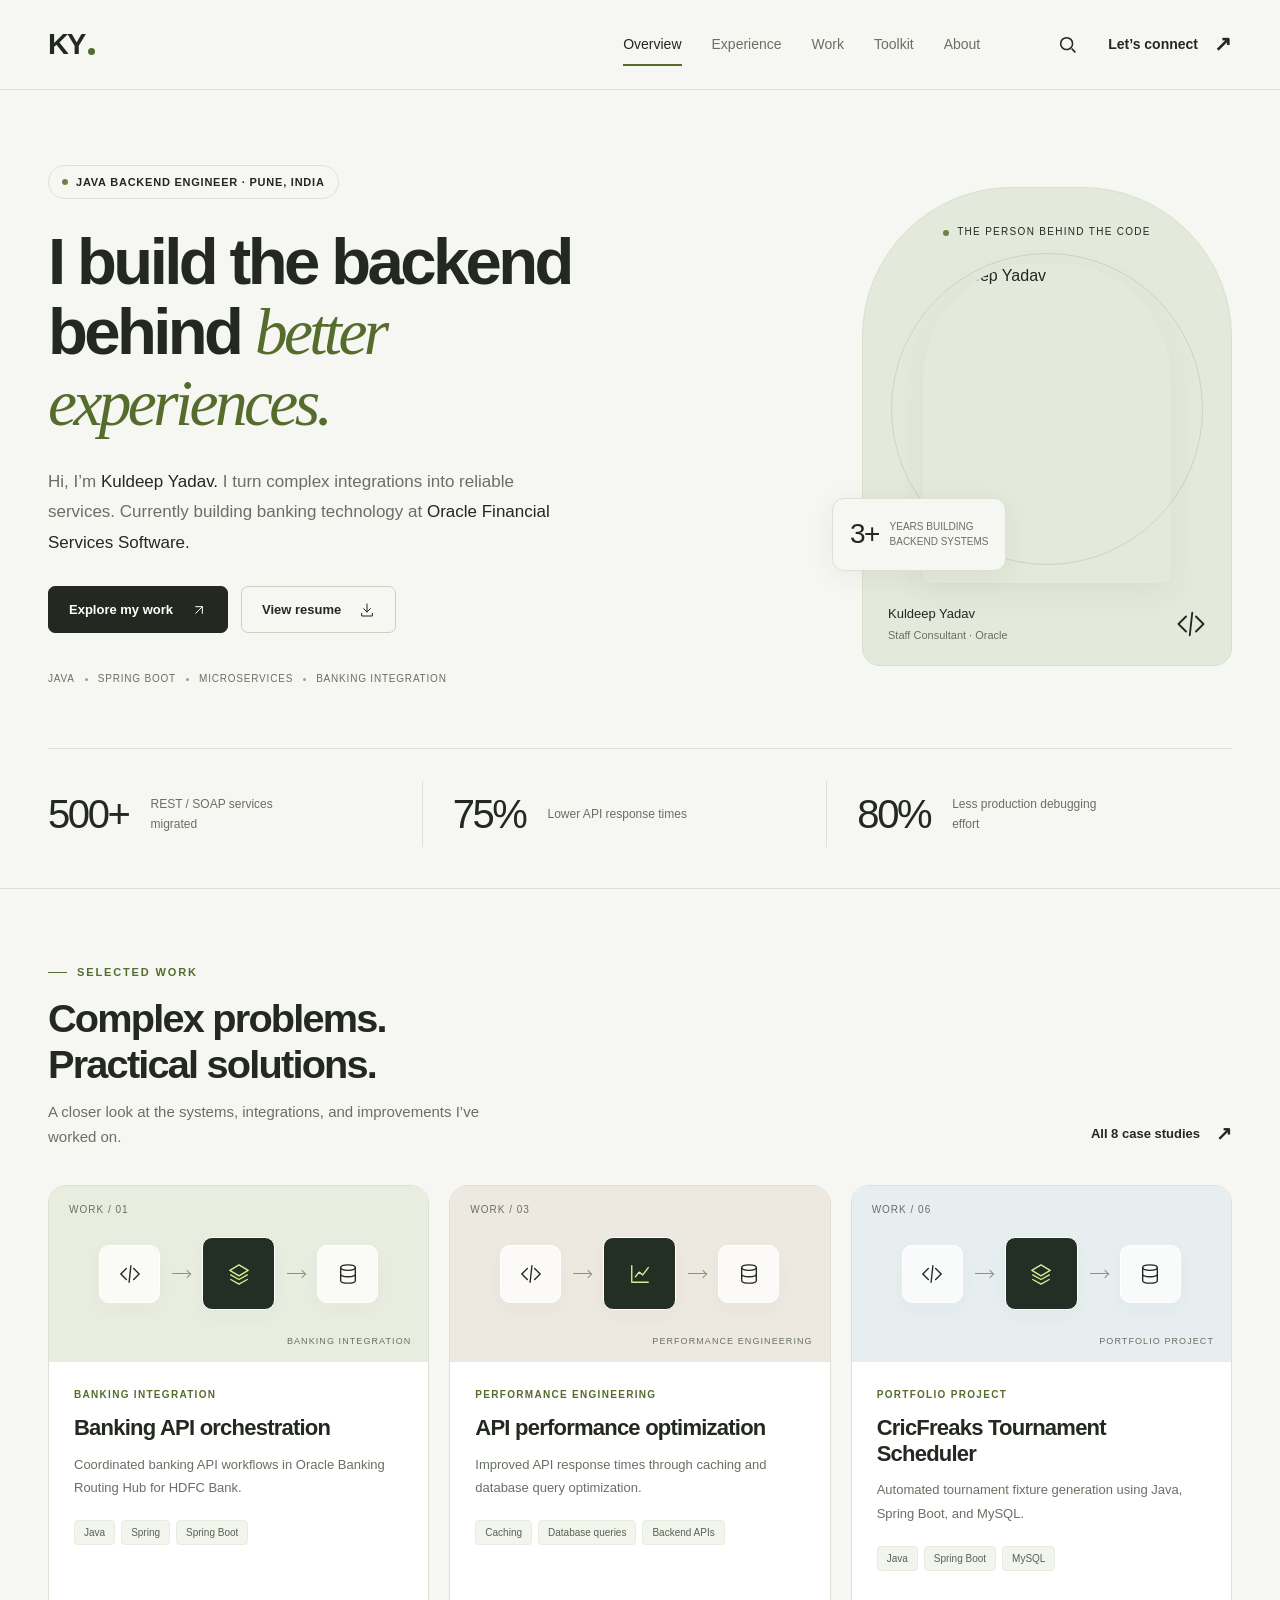
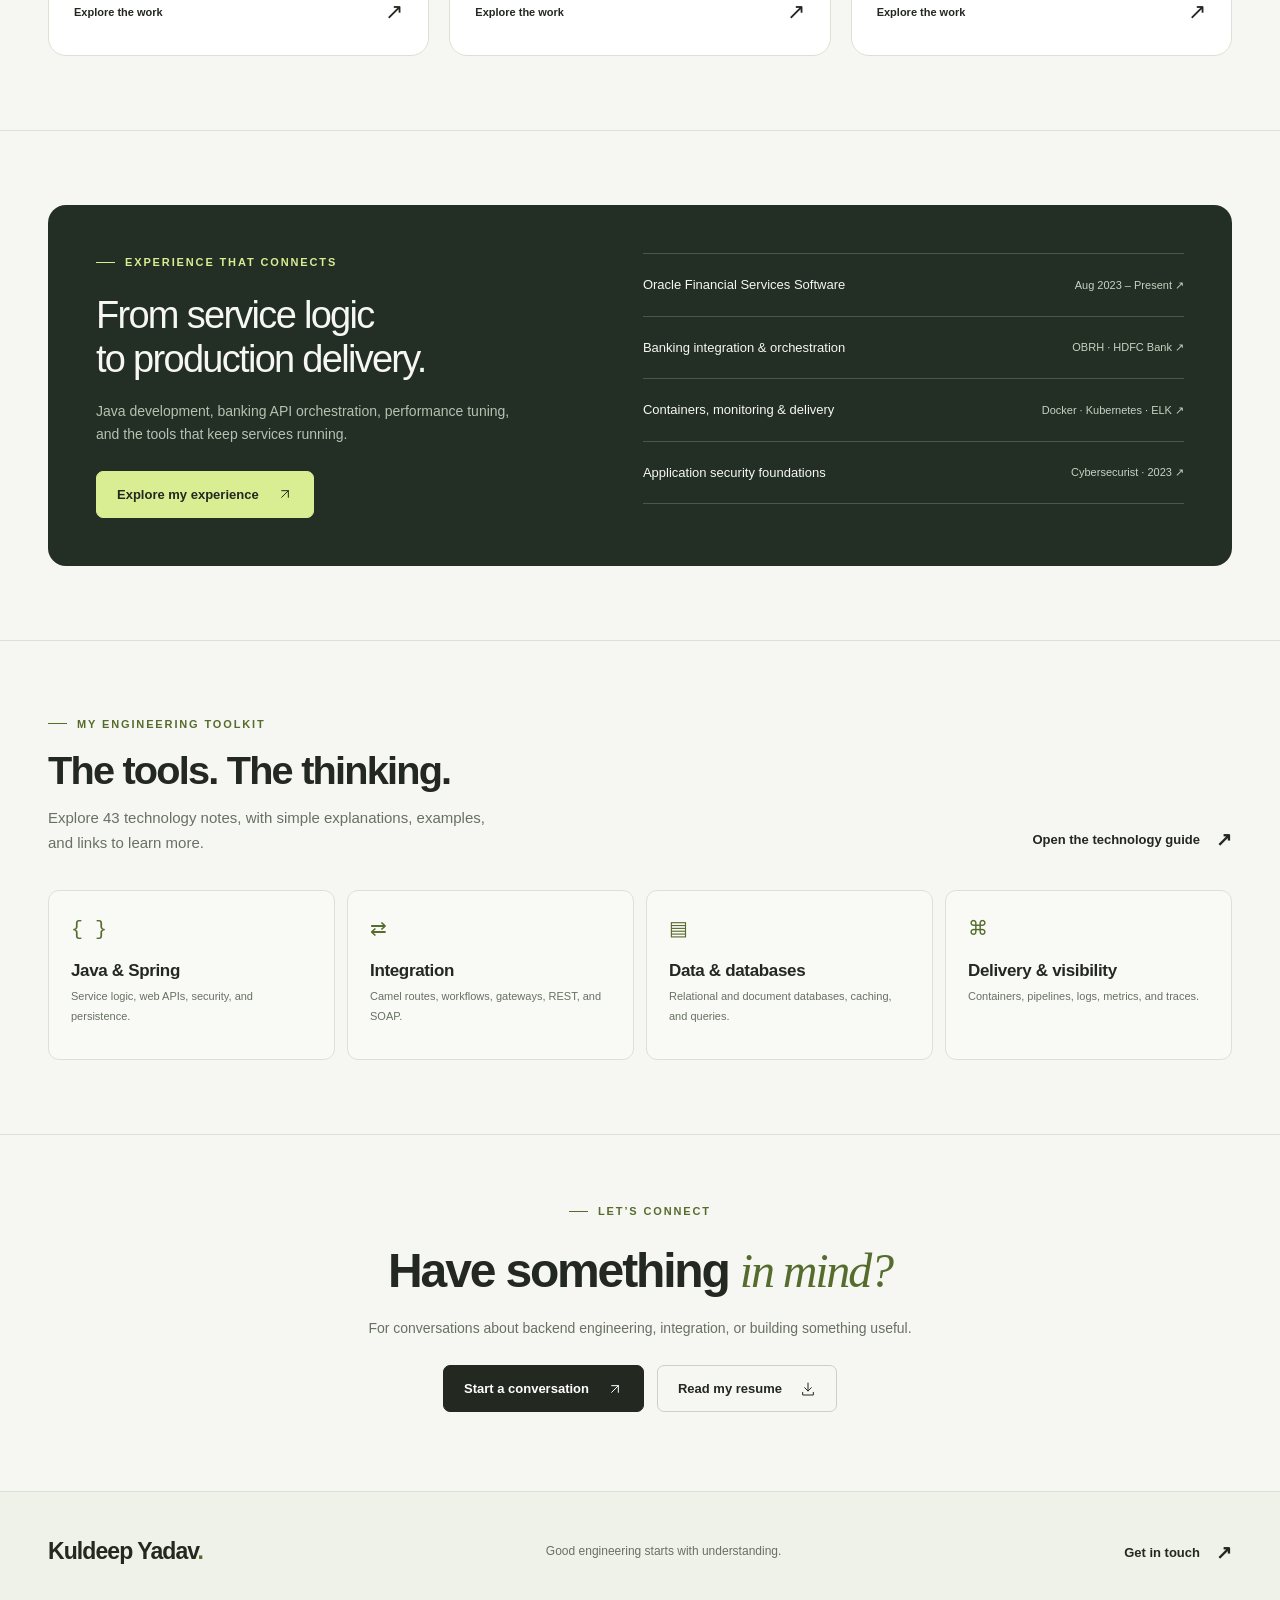
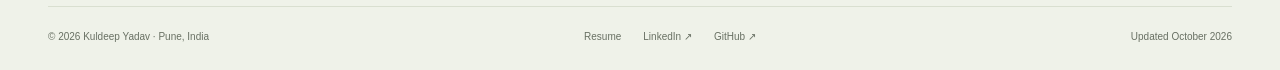
==== index.html @ 44cf256a "Publish portfolio pages and technology guide" ====
<!doctype html>
<html lang="en"><head><meta charset="utf-8"><meta name="viewport" content="width=device-width,initial-scale=1">
<meta name="theme-color" content="#f6f7f2"><title>Kuldeep Yadav | Java Backend Engineer</title><meta name="description" content="Java backend engineer at Oracle Financial Services Software. Explore banking integrations, projects, expertise, and career details.">
<meta property="og:title" content="Kuldeep Yadav | Java Backend Engineer"><meta property="og:description" content="Java backend engineer at Oracle Financial Services Software. Explore banking integrations, projects, expertise, and career details."><meta property="og:type" content="website">
<link rel="icon" type="image/svg+xml" href="favicon.svg"><link rel="stylesheet" href="styles.css"><script src="data.js" defer></script><script src="app.js" defer></script>
</head><body data-page="home"><a class="skip" href="#main">Skip to content</a>
<header class="header"><div class="container header-inner"><a class="brand" href="index.html" aria-label="Kuldeep Yadav home">KY<span class="brand-dot"></span></a>
<nav id="navigation" aria-label="Main navigation"><a href="index.html" aria-current="page">Overview</a><a href="experience.html">Experience</a><a href="projects.html">Work</a><a href="technologies.html">Toolkit</a><a href="about.html">About</a></nav><div class="header-actions"><button class="search-open icon-button" aria-label="Search portfolio" title="Search portfolio ( / )"><svg viewBox="0 0 24 24" fill="none" stroke="currentColor" stroke-width="1.7" aria-hidden="true"><circle cx="10.5" cy="10.5" r="6.5"/><path d="m16 16 4 4"/></svg></button><a class="connect-link" href="contact.html">Let’s connect <span aria-hidden="true">↗</span></a><button class="menu-button icon-button" aria-label="Open navigation" aria-controls="navigation" aria-expanded="false"><span></span><span></span></button></div></div></header>
<main id="main" tabindex="-1"><div class="container loading">Loading portfolio…</div></main>
<footer class="footer"><div class="container"><div class="footer-top"><a href="index.html" class="footer-name">Kuldeep Yadav<span>.</span></a><p>Good engineering starts with understanding.</p><a href="contact.html" class="text-link">Get in touch <span aria-hidden="true">↗</span></a></div><div class="footer-bottom"><span>© 2026 Kuldeep Yadav · Pune, India</span><div><a href="resume.html">Resume</a><a href="https://www.linkedin.com/in/kuldeep-yadav-8aa972233/" target="_blank" rel="noopener noreferrer">LinkedIn ↗</a><a href="https://github.com/yadavkuldeep1017" target="_blank" rel="noopener noreferrer">GitHub ↗</a></div><span>Updated October 2026</span></div></div></footer>
<dialog id="search-dialog" aria-labelledby="search-title"><div class="search-heading"><h2 id="search-title">Find something</h2><button class="icon-button close-search" aria-label="Close search">×</button></div><label class="sr-only" for="global-search">Search work, technologies, and pages</label><input type="search" id="global-search" placeholder="Try Spring Boot, banking, or education…" autocomplete="off"><p class="search-hint">Search work, technologies, and pages. Press Esc to close.</p><div id="search-results"></div></dialog><div class="toast" role="status" aria-live="polite"></div>
<noscript><p class="container">Enable JavaScript to explore the portfolio. You can also <a href="assets/Kuldeep-Yadav-Resume.pdf">read the original resume</a> or <a href="mailto:yadavkuldeep1017@gmail.com">send an email</a>.</p></noscript>
</body></html>
---- styles.css ----
:root{--paper:#f6f7f2;--white:#fff;--ink:#232820;--muted:#687063;--line:#dde1d5;--lime:#d9ed92;--olive:#566c2d;--soft:#eaf0df;--dark:#232e25;--radius:18px;--sans:"Segoe UI",Arial,sans-serif;--serif:Georgia,"Times New Roman",serif}
*{box-sizing:border-box}html{scroll-behavior:smooth;scroll-padding-top:100px}body{margin:0;background:var(--paper);color:var(--ink);font-family:var(--sans);font-size:16px;line-height:1.65;-webkit-font-smoothing:antialiased}a{color:inherit;text-decoration:none}a,button,input,select{touch-action:manipulation}button,input,select{font:inherit}button{cursor:pointer}button:disabled{cursor:default}button,a,input,summary,select{outline-offset:5px}a:focus-visible,button:focus-visible,input:focus-visible,summary:focus-visible,select:focus-visible{outline:2px solid var(--olive)}img{max-width:100%;display:block}svg{width:22px;height:22px;flex-shrink:0}p{margin:0 0 1rem}h1,h2,h3,h4{line-height:1.16;letter-spacing:-.045em;margin:0;font-weight:600}h1{font-size:clamp(44px,5.1vw,72px)}h2{font-size:clamp(32px,3.1vw,44px)}h3{font-size:24px}h4{font-size:19px}ul{padding-left:21px}li{padding:4px 0}li::marker{color:var(--olive)}.container{max-width:1240px;width:calc(100% - 96px);margin:auto}.skip{position:fixed;top:-100px;left:12px;background:var(--ink);color:white;padding:12px;z-index:100}.skip:focus{top:10px}.sr-only{position:absolute;width:1px;height:1px;padding:0;margin:-1px;overflow:hidden;clip:rect(0,0,0,0);white-space:nowrap;border:0}.header{position:sticky;top:0;z-index:20;background:rgba(246,247,242,.96);backdrop-filter:blur(14px);border-bottom:1px solid var(--line)}.header-inner{display:flex;align-items:center;justify-content:space-between;height:89px;gap:28px}.brand{font-size:29px;font-weight:750;letter-spacing:-2px;display:flex;align-items:center;gap:4px;line-height:1}.brand-dot{width:7px;height:7px;display:inline-block;border-radius:50%;background:var(--olive);margin-top:14px}.header nav{display:flex;gap:30px;margin-left:auto;margin-right:42px}.header nav a{font-size:14px;color:var(--muted);padding:10px 0;position:relative}.header nav a:hover,.header nav a[aria-current]{color:var(--ink)}.header nav a[aria-current]::after{content:"";position:absolute;bottom:0;left:0;right:0;height:2px;background:var(--olive)}.header-actions{display:flex;align-items:center;gap:22px}.icon-button{border:0;background:none;color:var(--ink);width:36px;height:36px;display:inline-flex;align-items:center;justify-content:center;padding:6px}.connect-link{font-size:14px;font-weight:600;white-space:nowrap;display:flex;gap:16px;align-items:center}.connect-link span{font-size:21px}.menu-button{display:none;flex-direction:column;gap:6px}.menu-button span{height:2px;background:var(--ink);width:22px}.eyebrow{font-size:11px;letter-spacing:.17em;font-weight:650;text-transform:uppercase;color:var(--olive);display:flex;gap:10px;align-items:center;margin-bottom:22px}.eyebrow::before{content:"";width:19px;height:1px;background:currentColor}.pill{display:inline-flex;align-items:center;gap:8px;border:1px solid var(--line);border-radius:100px;padding:7px 13px;font-size:11px;letter-spacing:.07em;font-weight:600}.dot{width:6px;height:6px;border-radius:50%;background:#6d8344;display:inline-block}.hero{padding:75px 0 60px;display:grid;grid-template-columns:1.4fr 1fr;gap:70px;align-items:center}.hero .pill{margin-bottom:28px}.hero h1{font-size:clamp(47px,5.1vw,73px);max-width:690px;line-height:1.07;letter-spacing:-.055em}.hero h1 em{font-family:var(--serif);font-weight:400;color:var(--olive)}.hero-copy{color:var(--muted);font-size:17px;line-height:1.8;max-width:535px;margin:28px 0 28px}.hero-copy strong{color:var(--ink);font-weight:500}.buttons{display:flex;align-items:center;gap:13px;flex-wrap:wrap}.button{border-radius:7px;padding:12px 20px;font-size:13px;font-weight:600;display:inline-flex;align-items:center;justify-content:center;gap:18px;border:1px solid var(--ink);background:var(--ink);color:white;transition:transform .2s,background .2s;min-height:47px;line-height:1.5}.button:hover{background:#3a4636;transform:translateY(-2px)}.button.secondary{background:transparent;color:var(--ink);border-color:#cbd1c2}.button.secondary:hover{background:var(--soft)}.button.lime{background:var(--lime);color:var(--ink);border-color:var(--lime)}.button svg{width:16px;height:16px}.hero-stack{display:flex;align-items:center;gap:10px;font-size:10px;letter-spacing:.08em;color:var(--muted);margin-top:38px;flex-wrap:wrap}.hero-stack i{width:3px;height:3px;border-radius:50%;background:#98a28b}.portrait-wrap{position:relative;justify-self:end;width:100%;max-width:370px}.portrait-card{background:#e4eadb;border-radius:150px 150px 18px 18px;position:relative;overflow:hidden;padding-top:36px;display:flex;flex-direction:column;align-items:center;border:1px solid #d7dfcd}.portrait-card::before{content:"";position:absolute;width:310px;height:310px;border:1px solid rgba(76,105,44,.17);border-radius:50%;top:65px;left:50%;transform:translateX(-50%)}.portrait-top{font-size:10px;letter-spacing:.13em;z-index:1;display:flex;align-items:center;gap:8px;margin-bottom:22px}.portrait-card img{width:248px;height:320px;object-fit:cover;border-radius:115px 115px 8px 8px;position:relative;filter:saturate(.8);box-shadow:0 9px 30px #35482a12}.portrait-caption{width:100%;display:flex;justify-content:space-between;align-items:center;padding:20px 25px;position:relative;font-size:13px}.portrait-caption small{display:block;font-size:11px;color:var(--muted);margin-top:2px}.portrait-caption svg{width:30px;height:30px}.portrait-float{position:absolute;left:-30px;bottom:95px;background:var(--paper);box-shadow:0 5px 28px #27351c10;border:1px solid var(--line);border-radius:12px;padding:12px 17px;display:flex;align-items:center;gap:11px}.portrait-float b{font-size:28px;letter-spacing:-.06em;font-weight:500}.portrait-float span{font-size:10px;line-height:1.5;color:var(--muted)}.section{padding:74px 0;border-top:1px solid var(--line)}.section-head{display:flex;align-items:flex-end;justify-content:space-between;gap:30px;margin-bottom:35px}.section-head .eyebrow{margin-bottom:14px}.section-head p{color:var(--muted);max-width:440px;font-size:15px;margin:13px 0 0}.text-link{display:inline-flex;align-items:center;gap:16px;font-size:13px;font-weight:600;white-space:nowrap}.text-link:hover{color:var(--olive)}.text-link span{font-size:19px}.impact-strip{display:grid;grid-template-columns:repeat(3,1fr);border-top:1px solid var(--line);padding:32px 0 41px;gap:30px}.impact{border-right:1px solid var(--line);display:grid;grid-template-columns:auto 1fr;gap:22px;align-items:center}.impact:last-child{border:0}.impact strong{font-size:40px;font-weight:500;letter-spacing:-.06em}.impact span{font-size:12px;max-width:155px;line-height:1.7;color:var(--muted)}.grid-3{display:grid;grid-template-columns:repeat(3,1fr);gap:20px}.work-card{background:white;border:1px solid var(--line);border-radius:var(--radius);overflow:hidden;display:flex;flex-direction:column;transition:transform .2s,box-shadow .2s}.work-card:hover{transform:translateY(-5px);box-shadow:0 14px 36px #232e2509}.work-art{height:176px;padding:27px;position:relative;overflow:hidden;display:flex;align-items:center;justify-content:center;background:#e9eddf}.work-art.blue{background:#e6eef0}.work-art.sand{background:#eee9e0}.work-art.lavender{background:#edebf2}.work-art.mint{background:#e2eee8}.work-art.rose{background:#f0e7e1}.work-art .art-num{position:absolute;left:20px;top:16px;font-size:10px;letter-spacing:.1em;color:#687063}.architecture{display:flex;align-items:center;gap:12px}.arch-box{background:#ffffffc4;border:1px solid #fff;border-radius:10px;width:61px;height:58px;display:flex;align-items:center;justify-content:center;box-shadow:0 6px 18px #34432b08}.arch-box.focus{background:var(--dark);color:var(--lime);width:73px;height:73px}.arch-line{width:18px;height:1px;background:#89947a;position:relative}.arch-line::after{content:"";position:absolute;right:0;top:-2px;width:5px;height:5px;border-top:1px solid #89947a;border-right:1px solid #89947a;transform:rotate(45deg)}.art-type{position:absolute;bottom:13px;right:17px;font-size:9px;letter-spacing:.12em;color:#687063}.card-body{padding:25px;display:flex;flex-direction:column;flex:1}.kicker{font-size:10px;letter-spacing:.13em;text-transform:uppercase;color:var(--olive);font-weight:600}.card-body h3{font-size:22px;letter-spacing:-.035em;margin:12px 0}.card-body p{font-size:13px;color:var(--muted);line-height:1.8;margin-bottom:21px}.tags{display:flex;flex-wrap:wrap;gap:6px}.tag{font-size:10px;padding:4px 9px;border-radius:4px;background:#f2f4ee;color:#59624f;border:1px solid #e8ecdf;line-height:1.5}.card-bottom{margin-top:auto;padding-top:23px;display:flex;justify-content:space-between;align-items:center;font-size:11px;font-weight:600}.card-bottom span:last-child{font-size:22px;font-weight:400}.feature-band{background:var(--dark);color:var(--paper);padding:48px;border-radius:var(--radius);display:grid;grid-template-columns:1fr 1.1fr;gap:55px}.feature-band .eyebrow{color:var(--lime)}.feature-band h2{font-size:38px;font-weight:450;max-width:390px}.feature-band p{color:#b7c1b2;font-size:14px;margin:18px 0 25px;max-width:430px}.feature-lines{border-top:1px solid #4b5748}.feature-line{display:flex;justify-content:space-between;align-items:center;gap:20px;padding:20px 0;border-bottom:1px solid #4b5748}.feature-line strong{font-size:13px;font-weight:450}.feature-line span{font-size:11px;color:#c8d2c2}.tool-preview{display:grid;grid-template-columns:repeat(4,1fr);gap:12px}.tool-block{border:1px solid var(--line);border-radius:11px;padding:22px;background:#f9faf5;display:flex;flex-direction:column;min-height:170px}.tool-block .tool-symbol{font-family:monospace;font-size:20px;color:var(--olive);margin-bottom:15px}.tool-block h3{font-size:17px;letter-spacing:-.02em;margin-bottom:6px}.tool-block p{font-size:11px;line-height:1.8;color:var(--muted);margin:0}.tool-block:hover{background:var(--soft)}.cta{padding:67px 0 79px;text-align:center;border-top:1px solid var(--line)}.cta .eyebrow{justify-content:center}.cta h2{font-size:48px}.cta h2 em{font-family:var(--serif);font-weight:400;color:var(--olive)}.cta p{color:var(--muted);font-size:14px;margin:19px auto 25px}.cta .buttons{justify-content:center}.footer{border-top:1px solid var(--line);background:#eff2e9;padding:41px 0 24px}.footer-top{display:flex;align-items:center;justify-content:space-between;gap:30px;padding-bottom:35px}.footer-name{font-size:23px;font-weight:600;letter-spacing:-.04em}.footer-name span{color:var(--olive)}.footer-top p{font-size:12px;color:var(--muted);margin:0}.footer-bottom{border-top:1px solid #d9dfd0;padding-top:22px;font-size:10px;color:var(--muted);display:flex;justify-content:space-between;align-items:center;gap:20px}.footer-bottom>div{display:flex;gap:22px}.footer a:hover{color:var(--olive)}.page-intro{padding:66px 0 43px;border-bottom:1px solid var(--line)}.page-intro h1{max-width:880px}.page-intro h1 em{font-family:var(--serif);font-weight:400;color:var(--olive)}.page-intro p{max-width:670px;margin:23px 0 0;font-size:16px;color:var(--muted);line-height:1.85}.page-intro .intro-meta{font-size:11px;display:flex;gap:20px;flex-wrap:wrap;margin-top:25px}.page-content{padding:47px 0 74px}.breadcrumb{font-size:12px;color:var(--muted);display:flex;gap:9px;flex-wrap:wrap;margin-bottom:30px}.breadcrumb a:hover{text-decoration:underline}.filters{display:flex;align-items:center;justify-content:space-between;gap:20px;margin-bottom:28px;flex-wrap:wrap}.filter-pills{display:flex;gap:7px;flex-wrap:wrap}.filter-button{background:transparent;border:1px solid var(--line);padding:7px 13px;border-radius:100px;font-size:11px;color:var(--muted)}.filter-button.active{background:var(--ink);color:white;border-color:var(--ink)}.filter-button:hover{border-color:var(--olive)}.field{border:1px solid #ccd3c3;background:var(--white);border-radius:7px;padding:11px 14px;max-width:100%;color:var(--ink);font-size:13px}.search-field{width:260px}.results-label{font-size:11px;color:var(--muted);margin:0 0 24px}.empty{padding:40px;text-align:center;border:1px dashed #c6d0b7;border-radius:12px;grid-column:1/-1;color:var(--muted)}.note{font-size:12px;line-height:1.8;color:var(--muted);padding:16px 20px;background:#edf1e6;border-left:2px solid #a7b88c;border-radius:0 8px 8px 0;margin:25px 0}.detail-layout{display:grid;grid-template-columns:1fr 300px;gap:64px}.detail-section{margin-bottom:38px}.detail-section h2{font-size:28px;margin-bottom:19px}.detail-section p,.detail-section li{font-size:15px;color:#596151;line-height:1.9}.detail-section h3{font-size:21px;margin-bottom:15px}.aside-card{border:1px solid var(--line);border-radius:12px;background:white;padding:25px;position:sticky;top:114px;align-self:start}.aside-card h3{font-size:19px;margin-bottom:19px}.aside-card .row{padding:15px 0;border-bottom:1px solid var(--line)}.aside-card .row:first-of-type{padding-top:0}.aside-card .row:last-of-type{border:0}.aside-card dt{font-size:10px;color:var(--muted);text-transform:uppercase;letter-spacing:.08em;margin-bottom:7px}.aside-card dd{margin:0;font-size:13px}.aside-card .button{margin-top:16px;width:100%}.result-panel{display:flex;gap:24px;align-items:center;background:var(--dark);border-radius:12px;color:white;padding:26px;margin-bottom:33px}.result-panel strong{font-size:45px;color:var(--lime);font-weight:500;letter-spacing:-.05em;white-space:nowrap}.result-panel p{margin:0;color:#d1dbca;font-size:13px}.timeline{position:relative;padding-left:32px;border-left:1px solid #cbd5bc;margin-left:8px}.role{position:relative;padding-bottom:36px}.role::before{content:"";position:absolute;left:-38px;top:8px;width:11px;height:11px;background:var(--olive);border:3px solid var(--paper);border-radius:50%;box-shadow:0 0 0 1px #afbf98}.role .dates{font-size:11px;letter-spacing:.05em;color:var(--olive);margin-bottom:8px}.role h3{font-size:23px;margin:6px 0 10px}.role .company{font-size:13px;color:var(--muted);margin-bottom:14px}.role .role-copy{font-size:14px;line-height:1.9;color:#596151}.role li{font-size:14px;color:#596151;line-height:1.9}.subheading{display:flex;justify-content:space-between;align-items:center;margin:10px 0 25px;gap:20px}.subheading h2{font-size:31px}.subheading span{font-size:11px;color:var(--muted)}.achievement-grid{display:grid;grid-template-columns:1fr 1fr;gap:16px}.info-card{border:1px solid var(--line);padding:26px;border-radius:13px;background:white}.info-card .kicker{margin-bottom:15px}.info-card h3{font-size:21px;letter-spacing:-.025em;margin-bottom:12px}.info-card p{font-size:13px;line-height:1.8;color:var(--muted);margin:0}.education{border-top:1px solid var(--line);padding:27px 0;display:grid;grid-template-columns:120px 1fr;gap:25px}.education>span{font-size:12px;color:var(--olive)}.education h3{font-size:23px;margin-bottom:10px}.education p{color:var(--muted);font-size:13px;margin:5px 0}.tool-grid{display:grid;grid-template-columns:repeat(3,1fr);gap:15px}.technology-card{border:1px solid var(--line);background:white;border-radius:12px;padding:23px;display:flex;flex-direction:column;transition:background .2s}.technology-card:hover{background:#f1f5e9}.technology-card .tool-top{display:flex;justify-content:space-between;align-items:center;margin-bottom:18px}.technology-card .tool-initial{height:35px;width:40px;background:var(--soft);color:var(--olive);display:flex;justify-content:center;align-items:center;border-radius:7px;font-size:13px;font-family:monospace}.technology-card .tool-top>span:last-child{font-size:10px;color:var(--muted)}.technology-card h3{font-size:20px;margin-bottom:13px;letter-spacing:-.03em}.technology-card p{font-size:12px;line-height:1.85;color:var(--muted);margin-bottom:22px}.technology-card .read-more{font-size:11px;font-weight:600;margin-top:auto;display:flex;justify-content:space-between}.concepts{display:grid;gap:12px;list-style:none;padding:0}.concepts li{background:white;border:1px solid var(--line);border-radius:8px;padding:14px 18px;font-size:14px}.example{border:1px solid var(--line);background:#edf1e7;padding:23px;border-radius:10px;font-size:14px;line-height:1.9;white-space:pre-line}.example-label{font-size:10px;letter-spacing:.12em;text-transform:uppercase;font-weight:600;color:var(--olive);margin-bottom:12px}.contact-layout{display:grid;grid-template-columns:1.1fr 1fr;gap:60px}.contact-card{background:var(--dark);color:var(--paper);border-radius:17px;padding:37px}.contact-card h2{font-size:34px;margin-bottom:15px}.contact-card p{font-size:14px;color:#bdc9b5;line-height:1.85}.contact-email{display:block;font-size:clamp(14px,1.6vw,21px);letter-spacing:-.02em;overflow-wrap:anywhere;margin:28px 0;color:var(--lime)}.contact-card .button.secondary{color:white;border-color:#6a785f}.contact-card .button.secondary:hover{background:#354130}.contact-small{margin-top:27px;font-size:12px;color:#c1ccb9;display:grid;gap:8px}.social-row{border-bottom:1px solid var(--line);display:flex;justify-content:space-between;align-items:center;gap:20px;padding:25px 0}.social-row:first-child{padding-top:4px}.social-row h3{font-size:25px;margin-bottom:7px}.social-row p{font-size:12px;color:var(--muted);margin:0}.social-row>span{font-size:27px}.social-row:hover h3{color:var(--olive)}.resume-actions{display:flex;justify-content:space-between;gap:20px;align-items:center;margin-bottom:25px}.resume-actions p{font-size:13px;color:var(--muted);margin:0}.resume-frame{width:100%;height:1050px;border:1px solid var(--line);border-radius:12px;background:#e5e8de}.about-top{display:grid;grid-template-columns:1.3fr 1fr;gap:65px;margin-bottom:48px}.about-top p{color:var(--muted);font-size:16px;line-height:1.9}.about-top h2{margin-bottom:22px;font-size:34px}.about-facts{background:#e9efdf;padding:28px;border-radius:13px}.about-facts dl{margin:0}.about-facts .fact{padding:12px 0;border-bottom:1px solid #d4ddc6}.about-facts .fact:last-child{border:0}.about-facts dt{font-size:10px;letter-spacing:.1em;text-transform:uppercase;color:var(--muted);margin-bottom:5px}.about-facts dd{margin:0;font-size:14px}.section-space{margin-top:56px}.loading{padding:100px 0;min-height:60vh;color:var(--muted)}dialog{border:1px solid var(--line);border-radius:16px;background:var(--paper);width:650px;max-width:calc(100% - 30px);padding:28px;color:var(--ink);max-height:80vh;box-shadow:0 30px 120px #12200c40}dialog::backdrop{background:#15201070;backdrop-filter:blur(5px)}.search-heading{display:flex;align-items:center;justify-content:space-between;margin-bottom:20px}.search-heading h2{font-size:26px}.close-search{font-size:26px}#global-search{width:100%;background:white;border:1px solid #bbc8a9;border-radius:7px;padding:13px;font-size:14px}.search-hint{font-size:11px;color:var(--muted);margin:12px 0 18px}.search-result{display:block;padding:13px 9px;border-top:1px solid var(--line);border-radius:5px}.search-result:hover{background:var(--soft)}.search-result small{font-size:9px;color:var(--olive);text-transform:uppercase;letter-spacing:.1em}.search-result strong{display:block;font-size:15px;font-weight:500;margin-top:2px}.toast{visibility:hidden;opacity:0;position:fixed;bottom:24px;left:50%;transform:translateX(-50%) translateY(100px);background:var(--ink);color:white;z-index:60;border-radius:8px;padding:12px 22px;font-size:13px;transition:transform .2s;box-shadow:0 8px 30px #0002}.toast.visible{visibility:visible;opacity:1;transform:translateX(-50%) translateY(0)}.print-button{background:none;border:0;font-size:12px;font-weight:600;color:var(--olive);padding:0}.prose-width{max-width:820px}.line-list{list-style:none;padding:0;margin:0}.line-list li{padding:14px 0;border-bottom:1px solid var(--line);font-size:14px;color:var(--muted)}.line-list li:first-child{padding-top:0}.supporting-line{font-size:11px;color:var(--muted);margin-top:20px}.work-title{display:flex;justify-content:space-between;gap:24px;align-items:center}.work-title span{font-size:12px;color:var(--muted)}
@media(min-width:1440px){.hero{padding-top:85px;padding-bottom:75px}.hero h1{font-size:78px}.portrait-wrap{max-width:395px}}
@media(max-width:1050px){.container{width:calc(100% - 64px)}.header nav{gap:21px;margin-right:12px}.header-actions{gap:12px}.hero{gap:40px;grid-template-columns:1.25fr 1fr}.hero h1{font-size:57px}.hero-copy{font-size:15px}.portrait-float{left:-18px}.impact{gap:15px}.impact strong{font-size:34px}.impact span{font-size:11px}.detail-layout{gap:35px;grid-template-columns:1fr 260px}.card-body{padding:21px}.architecture{gap:6px}.arch-box{width:50px}.arch-line{width:10px}.feature-band{padding:35px;gap:30px}.tool-preview{grid-template-columns:repeat(2,1fr)}}
@media(max-width:800px){.container{width:calc(100% - 40px)}.header-inner{height:73px}.header nav{position:absolute;top:73px;left:0;right:0;background:var(--paper);border-bottom:1px solid var(--line);padding:20px;display:none;flex-direction:column;gap:8px;margin:0}.header nav.open{display:flex}.header nav a{padding:10px}.header nav a[aria-current]::after{left:10px;right:auto;width:25px}.menu-button{display:flex}.header-actions{gap:15px}.connect-link{font-size:12px}.hero{padding:43px 0 37px;gap:26px;grid-template-columns:1.1fr .8fr}.hero h1{font-size:44px}.hero .pill{font-size:9px;margin-bottom:22px}.hero-copy{font-size:14px;margin:20px 0}.hero .button{padding:11px 14px;font-size:12px;gap:10px}.portrait-card{padding-top:26px;border-radius:110px 110px 15px 15px}.portrait-card img{width:200px;height:258px}.portrait-top{font-size:8px}.portrait-caption{padding:16px;font-size:12px}.portrait-caption small{font-size:9px}.portrait-float{bottom:79px;padding:8px 10px;gap:8px}.portrait-float b{font-size:24px}.portrait-float span{font-size:8px}.hero-stack{font-size:8px;margin-top:27px}.impact-strip{gap:18px;padding:25px 0}.impact{display:block}.impact strong{display:block;margin-bottom:7px}.impact span{display:block}.section{padding:48px 0}.section-head{align-items:flex-start;gap:22px}.section-head h2{font-size:31px}.grid-3{grid-template-columns:repeat(2,1fr)}.grid-3 .work-card:last-child:nth-child(3){grid-column:1/-1;display:grid;grid-template-columns:1fr 1fr}.work-art{height:165px}.grid-3 .work-card:last-child:nth-child(3) .work-art{height:auto;min-height:240px}.feature-band{grid-template-columns:1fr;padding:32px;gap:15px}.feature-band h2{font-size:34px;max-width:100%}.feature-band p{max-width:100%}.tool-grid{grid-template-columns:repeat(2,1fr)}.detail-layout{grid-template-columns:1fr;gap:15px}.aside-card{position:static}.contact-layout,.about-top{grid-template-columns:1fr;gap:30px}.page-intro{padding:45px 0 33px}.page-intro h1{font-size:48px}.page-content{padding:33px 0 50px}.footer-top p{display:none}.footer-bottom{flex-wrap:wrap;font-size:10px}.footer-bottom>span:last-child{display:none}.cta{padding:48px 0}.cta h2{font-size:39px}.resume-frame{height:800px}.note{font-size:11px}.contact-email{font-size:22px}}
@media(max-width:550px){.container{width:calc(100% - 36px)}.header-inner{height:69px}.header nav{top:69px}.brand{font-size:26px}.header-actions{gap:10px}.connect-link{gap:8px}.hero{display:flex;flex-direction:column;align-items:stretch;gap:40px;padding-top:35px}.hero h1{font-size:51px;max-width:420px}.hero-copy{font-size:15px;max-width:390px}.hero .pill{font-size:9px}.hero .buttons{gap:10px}.hero .button{font-size:12px;padding:12px 16px}.hero-stack{font-size:9px;margin-top:26px}.portrait-wrap{width:100%;max-width:330px;align-self:center}.portrait-card{border-radius:130px 130px 15px 15px;padding-top:30px}.portrait-card img{width:220px;height:284px}.portrait-top{font-size:9px}.portrait-caption{padding:17px 22px}.portrait-float{left:-7px;bottom:90px;padding:11px 14px}.portrait-float b{font-size:27px}.portrait-float span{font-size:9px}.impact-strip{gap:12px;padding:28px 0 31px}.impact{padding-right:8px}.impact strong{font-size:30px}.impact span{font-size:10px;line-height:1.65}.section-head{flex-direction:column;gap:17px;margin-bottom:25px}.section-head h2{font-size:32px}.section-head p{font-size:13px}.eyebrow{font-size:10px;margin-bottom:16px}.grid-3{grid-template-columns:1fr;gap:20px}.grid-3 .work-card:last-child:nth-child(3){display:flex;grid-column:auto}.grid-3 .work-card:last-child:nth-child(3) .work-art{height:176px;min-height:0}.work-art{height:176px}.architecture{gap:12px}.arch-box{width:61px}.arch-line{width:18px}.card-body{padding:24px}.card-body h3{font-size:24px}.card-body p{font-size:13px}.feature-band{padding:27px 23px}.feature-band h2{font-size:31px}.feature-line{align-items:flex-start;gap:18px}.feature-line strong{font-size:12px}.feature-line span{font-size:10px;text-align:right}.tool-preview{gap:10px}.tool-block{padding:18px;min-height:167px}.tool-block h3{font-size:16px}.tool-block p{font-size:10px}.cta h2{font-size:34px}.cta p{max-width:310px}.footer{padding-top:30px}.footer-top{gap:15px;padding-bottom:26px}.footer-name{font-size:21px}.footer-top .text-link{font-size:11px;gap:9px}.footer-bottom{display:block}.footer-bottom>div{margin-top:15px;gap:24px}.page-intro h1{font-size:41px}.page-intro p{font-size:14px;margin-top:20px}.page-intro .intro-meta{font-size:10px;gap:12px}.tool-grid,.achievement-grid{grid-template-columns:1fr}.filters{align-items:stretch;gap:16px}.search-field{width:100%}.filter-pills{gap:6px}.filter-button{font-size:10px;padding:6px 11px}.technology-card{padding:22px}.technology-card p{font-size:13px}.detail-section p,.detail-section li{font-size:14px}.result-panel{padding:22px;gap:17px}.result-panel strong{font-size:36px}.result-panel p{font-size:12px}.education{grid-template-columns:1fr;gap:9px}.education h3{font-size:23px}.contact-card{padding:27px}.contact-email{font-size:18px}.contact-card h2{font-size:31px}.resume-actions{align-items:flex-start;flex-direction:column}.resume-frame{height:600px}.timeline{padding-left:24px}.role::before{left:-30px}.role h3{font-size:21px}.subheading{align-items:flex-start;flex-direction:column;gap:8px}.subheading h2{font-size:29px}.tool-grid .technology-card .tool-top{margin-bottom:12px}.work-title{display:block}.work-title span{display:block;margin-top:12px}dialog{padding:21px}.search-heading h2{font-size:24px}}
@media(prefers-reduced-motion:reduce){html{scroll-behavior:auto}*,*::before,*::after{transition:none!important;animation:none!important}}
@media print{.header,.footer,.cta,dialog,.buttons,.filters,.print-button,.search-open,.portrait-float,.skip{display:none!important}.container{width:100%;max-width:none}body{background:white;font-size:11pt}.page-intro{padding:15px 0}.page-intro h1{font-size:32pt}.page-content{padding:20px 0}.detail-layout,.about-top{display:block}.aside-card{position:static;margin-top:20px}.work-card,.info-card,.technology-card,.education,.role{break-inside:avoid}.tool-grid{grid-template-columns:1fr 1fr}a{color:#223319}.resume-frame{height:900px}.hero h1{font-size:40pt}}
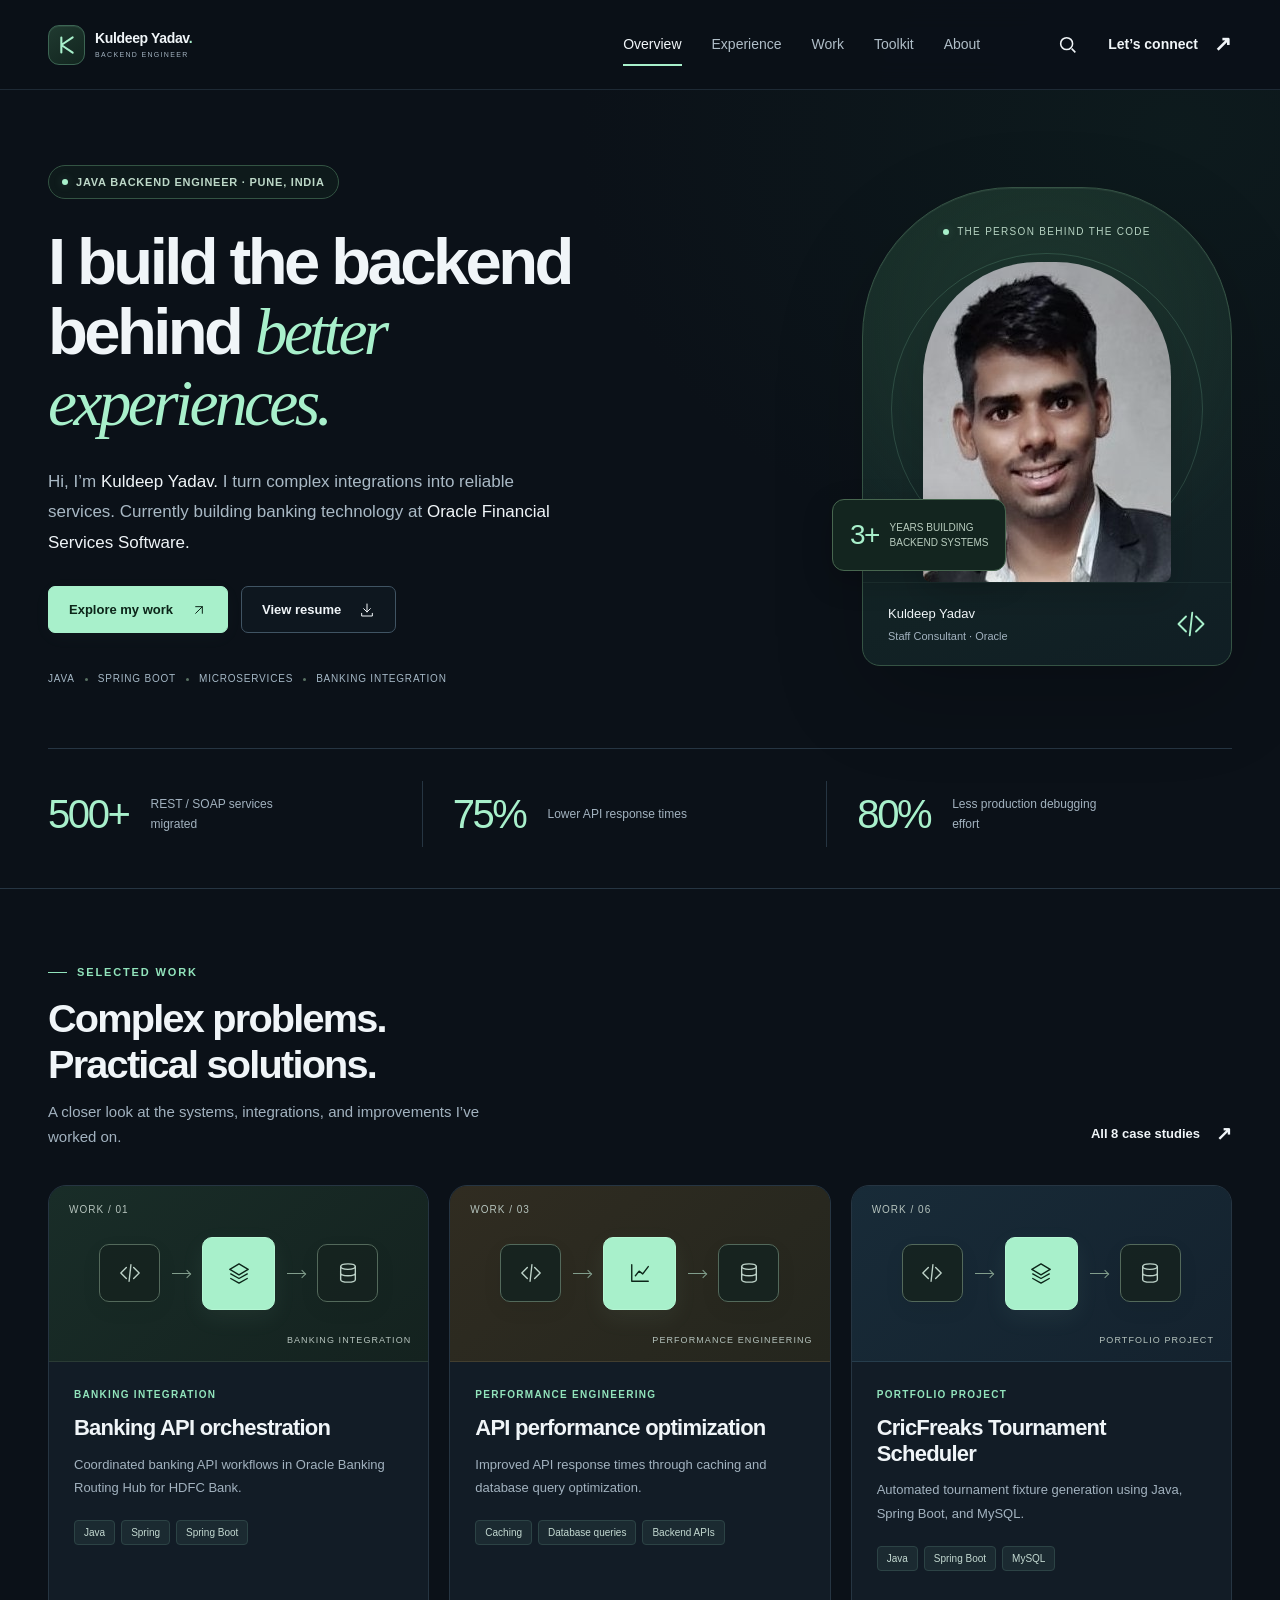
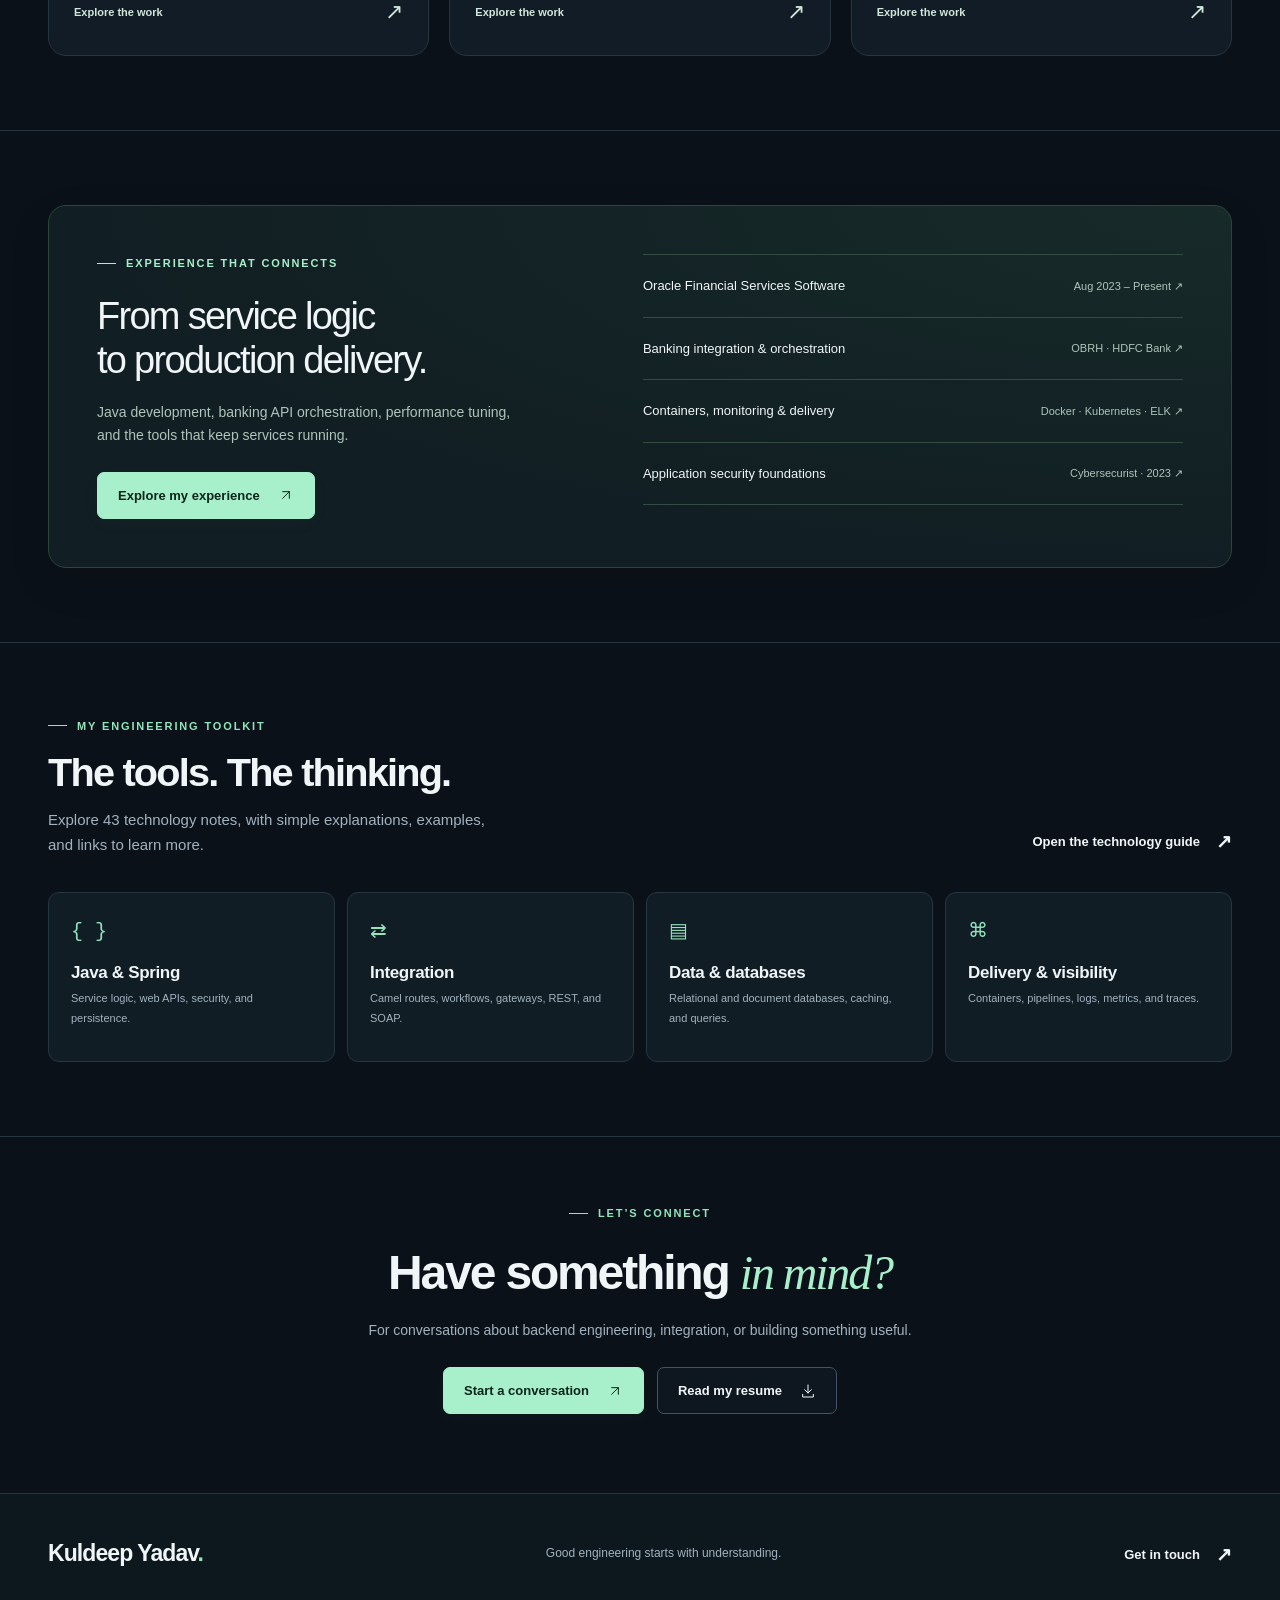
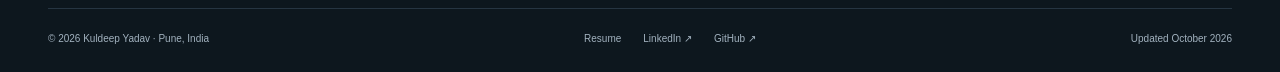
==== commit 0ce025ea: "Apply dark theme and replace KY with full-name branding" ====
--- a/index.html
+++ b/index.html
@@ -1,10 +1,10 @@
 <!doctype html>
 <html lang="en"><head><meta charset="utf-8"><meta name="viewport" content="width=device-width,initial-scale=1">
-<meta name="theme-color" content="#f6f7f2"><title>Kuldeep Yadav | Java Backend Engineer</title><meta name="description" content="Java backend engineer at Oracle Financial Services Software. Explore banking integrations, projects, expertise, and career details.">
+<meta name="theme-color" content="#0b1118"><title>Kuldeep Yadav | Java Backend Engineer</title><meta name="description" content="Java backend engineer at Oracle Financial Services Software. Explore banking integrations, projects, expertise, and career details.">
 <meta property="og:title" content="Kuldeep Yadav | Java Backend Engineer"><meta property="og:description" content="Java backend engineer at Oracle Financial Services Software. Explore banking integrations, projects, expertise, and career details."><meta property="og:type" content="website">
-<link rel="icon" type="image/svg+xml" href="favicon.svg"><link rel="stylesheet" href="styles.css"><script src="data.js" defer></script><script src="app.js" defer></script>
+<link rel="icon" type="image/svg+xml" href="favicon.svg?v=2"><link rel="stylesheet" href="styles.css"><link rel="stylesheet" href="theme.css?v=2"><script src="data.js" defer></script><script src="app.js" defer></script>
 </head><body data-page="home"><a class="skip" href="#main">Skip to content</a>
-<header class="header"><div class="container header-inner"><a class="brand" href="index.html" aria-label="Kuldeep Yadav home">KY<span class="brand-dot"></span></a>
+<header class="header"><div class="container header-inner"><a class="brand" href="index.html" aria-label="Kuldeep Yadav home"><span class="brand-mark" aria-hidden="true"><svg viewBox="0 0 36 36" fill="none"><path d="M12 10v16m12-16-12 8 12 8" stroke="currentColor" stroke-width="2.2" stroke-linecap="round" stroke-linejoin="round"/></svg></span><span class="brand-wordmark"><span class="brand-name">Kuldeep Yadav<span class="brand-period">.</span></span><span class="brand-role">BACKEND ENGINEER</span></span></a>
 <nav id="navigation" aria-label="Main navigation"><a href="index.html" aria-current="page">Overview</a><a href="experience.html">Experience</a><a href="projects.html">Work</a><a href="technologies.html">Toolkit</a><a href="about.html">About</a></nav><div class="header-actions"><button class="search-open icon-button" aria-label="Search portfolio" title="Search portfolio ( / )"><svg viewBox="0 0 24 24" fill="none" stroke="currentColor" stroke-width="1.7" aria-hidden="true"><circle cx="10.5" cy="10.5" r="6.5"/><path d="m16 16 4 4"/></svg></button><a class="connect-link" href="contact.html">Let’s connect <span aria-hidden="true">↗</span></a><button class="menu-button icon-button" aria-label="Open navigation" aria-controls="navigation" aria-expanded="false"><span></span><span></span></button></div></div></header>
 <main id="main" tabindex="-1"><div class="container loading">Loading portfolio…</div></main>
 <footer class="footer"><div class="container"><div class="footer-top"><a href="index.html" class="footer-name">Kuldeep Yadav<span>.</span></a><p>Good engineering starts with understanding.</p><a href="contact.html" class="text-link">Get in touch <span aria-hidden="true">↗</span></a></div><div class="footer-bottom"><span>© 2026 Kuldeep Yadav · Pune, India</span><div><a href="resume.html">Resume</a><a href="https://www.linkedin.com/in/kuldeep-yadav-8aa972233/" target="_blank" rel="noopener noreferrer">LinkedIn ↗</a><a href="https://github.com/yadavkuldeep1017" target="_blank" rel="noopener noreferrer">GitHub ↗</a></div><span>Updated October 2026</span></div></div></footer>
--- a/theme.css
+++ b/theme.css
@@ -0,0 +1,136 @@
+/* Dark portfolio palette. Print keeps the light palette in styles.css. */
+@media screen {
+  :root {
+    color-scheme: dark;
+    --paper: #0b1118;
+    --white: #121c26;
+    --ink: #f0f5f8;
+    --muted: #a2b2bf;
+    --line: #263542;
+    --lime: #a8f0cb;
+    --olive: #92e4bc;
+    --soft: #192b2b;
+    --dark: #101f26;
+    --surface: #121c26;
+    --surface-high: #182630;
+  }
+  body {
+    background: radial-gradient(ellipse 800px 620px at 92% 130px, #13342b45, transparent 75%), var(--paper);
+  }
+  ::selection { color: #082016; background: #a8f0cb; }
+  .header { background: #0b1118ed; border-color: #263542b8; }
+  .brand { gap: 10px; letter-spacing: 0; flex-shrink: 0; }
+  .brand-mark { width: 37px; height: 40px; display: grid; place-items: center; border: 1px solid #3c6553; border-radius: 11px; color: var(--lime); background: linear-gradient(145deg, #203a30, #12251f); box-shadow: inset 0 1px 0 #c3ffde14; }
+  .brand-mark svg { width: 34px; height: 34px; }
+  .brand-wordmark { display: grid; gap: 6px; }
+  .brand-name { font-size: 14px; font-weight: 650; letter-spacing: -.025em; white-space: nowrap; }
+  .brand-period { color: var(--lime); }
+  .brand-role { font-size: 7px; font-weight: 500; letter-spacing: .19em; color: var(--muted); white-space: nowrap; }
+  .brand:hover .brand-mark { border-color: var(--lime); }
+  .header nav a { color: #b0bec8; }
+  .header nav a:hover, .header nav a[aria-current] { color: var(--ink); }
+  .header nav a[aria-current]::after { background: var(--lime); }
+  .connect-link:hover { color: var(--lime); }
+  .pill { background: #12241e80; border-color: #335443; color: #bdd8c8; }
+  .dot { background: var(--lime); box-shadow: 0 0 10px #a8f0cb35; }
+  .hero h1 em, .page-intro h1 em, .cta h2 em { color: var(--lime); }
+  .hero-copy { color: #a9b9c5; }
+  .hero-stack { color: #a5b8c6; }
+  .hero-stack i { background: #597263; }
+  .hero-copy strong { color: var(--ink); }
+  .button { background: var(--lime); border-color: var(--lime); color: #0c2519; box-shadow: 0 4px 20px #9eebbf08; }
+  .button:hover { background: #c5ffdf; border-color: #c5ffdf; color: #0c2519; box-shadow: 0 6px 26px #9eebbf18; }
+  .button.secondary { background: #14202b60; color: var(--ink); border-color: #405463; box-shadow: none; }
+  .button.secondary:hover { background: #1c2d36; border-color: #6e9382; }
+  .button.lime { background: var(--lime); border-color: var(--lime); color: #0c2519; }
+  .button.lime:hover { background: #c5ffdf; border-color: #c5ffdf; }
+  .portrait-card { background: radial-gradient(circle at 50% 30%, #2a493a65, transparent 65%), linear-gradient(160deg, #172d27, #101e24); border-color: #355344; box-shadow: 0 30px 90px #00000030, inset 0 1px 0 #d6ffe710; }
+  .portrait-card::before { border-color: #96e2b92d; }
+  .portrait-top { color: #b6d3c2; }
+  .portrait-card img { box-shadow: 0 12px 34px #00000026; filter: saturate(.78); }
+  .portrait-caption { border-top: 1px solid #a8f0cb10; }
+  .portrait-caption svg { color: var(--lime); }
+  .portrait-float { background: #13251f; border-color: #47664f; box-shadow: 0 10px 30px #00000035; }
+  .portrait-float b { color: var(--lime); }
+  .portrait-float span { color: #b9cdbf; }
+  .impact strong { color: var(--lime); }
+  .work-card, .aside-card, .info-card, .technology-card, .concepts li { background: var(--surface); border-color: var(--line); }
+  .work-card:hover { border-color: #466652; box-shadow: 0 18px 40px #0000002b; }
+  .work-art { background: linear-gradient(140deg, #192d28, #14221f); border-bottom: 1px solid #2a3b35; }
+  .work-art.blue { background: linear-gradient(140deg, #182b38, #14222e); border-bottom-color: #263d4c; }
+  .work-art.sand { background: linear-gradient(140deg, #302c21, #24261e); border-bottom-color: #423e2f; }
+  .work-art.lavender { background: linear-gradient(140deg, #27283c, #1c2030); border-bottom-color: #35374c; }
+  .work-art.mint { background: linear-gradient(140deg, #18332c, #142820); border-bottom-color: #29493c; }
+  .work-art.rose { background: linear-gradient(140deg, #32252a, #251e24); border-bottom-color: #49333c; }
+  .work-art .art-num, .art-type { color: #b5c3bd; }
+  .arch-box { background: #15231fe0; color: #bdd2c8; border-color: #53695b; box-shadow: 0 7px 20px #00000010; }
+  .arch-box.focus { background: #a8f0cb; color: #0c2519; border-color: #b4f7d3; box-shadow: 0 8px 25px #a8f0cb10; }
+  .arch-line { background: #819d8c; }
+  .arch-line::after { border-color: #819d8c; }
+  .tag { background: #1b2a31; border-color: #2c4345; color: #c3d9d1; }
+  .card-bottom { color: #d0e7da; }
+  .feature-band { background: radial-gradient(ellipse at 100% 0%, #29503b40, transparent 70%), #111e23; color: var(--ink); border: 1px solid #2b453a; box-shadow: 0 15px 45px #00000014; }
+  .feature-band p, .feature-line span { color: #afc4ba; }
+  .feature-lines, .feature-line { border-color: #334b40; }
+  .feature-line:hover strong { color: var(--lime); }
+  .tool-block { background: #111d25; border-color: var(--line); }
+  .tool-block:hover { background: #192d2a; border-color: #456854; }
+  .footer { background: #0d171e; border-color: var(--line); }
+  .footer-bottom { border-color: var(--line); }
+  .field, #global-search { background: #101a24; color: var(--ink); border-color: #405563; }
+  input::placeholder { color: #94a6b4; opacity: 1; }
+  .filter-button { color: #b3c2cd; border-color: #354957; }
+  .filter-button.active { background: var(--lime); color: #0c2519; border-color: var(--lime); }
+  .filter-button:hover { border-color: #89cda9; color: var(--ink); }
+  .filter-button.active:hover { color: #0c2519; }
+  .empty { border-color: #456451; background: #14221e; }
+  .note { color: #b8cdc1; background: #14261f; border-left-color: #80c79c; }
+  .detail-section p, .detail-section li, .role .role-copy, .role li { color: #adbdc8; }
+  .concepts li { color: #bdcbd5; }
+  .result-panel { background: #12281f; border: 1px solid #355743; }
+  .result-panel p { color: #b9d5c4; }
+  .timeline { border-color: #355343; }
+  .role::before { box-shadow: 0 0 0 1px #609b76; }
+  .technology-card:hover { background: #192b2a; border-color: #446550; }
+  .technology-card .tool-initial { background: #1f372e; color: #a8f0cb; }
+  .example { background: #14251f; border-color: #304c3b; color: #c2d4ca; }
+  .contact-card { background: radial-gradient(ellipse at 100% 0, #2a563a35, transparent 75%), #13251f; border: 1px solid #355743; color: var(--ink); }
+  .contact-card p, .contact-small { color: #b5cfbf; }
+  .contact-card .button.secondary { color: var(--ink); border-color: #4e715b; }
+  .contact-card .button.secondary:hover { background: #213b2d; }
+  .resume-frame { background: #17232e; }
+  .about-facts { background: #14261f; border: 1px solid #304e3c; }
+  .about-facts .fact { border-color: #304e3c; }
+  dialog { background: #101a24; box-shadow: 0 30px 120px #00000088; }
+  dialog::backdrop { background: #03070bbd; }
+  .search-result:hover { background: #1c332c; }
+  .skip, .toast { color: #0c2519; background: var(--lime); }
+  .toast { border: 1px solid #c4ffdf; box-shadow: 0 8px 30px #00000040; }
+}
+@media screen and (max-width: 1100px) {
+  .header nav { gap: 20px; margin-right: 12px; }
+}
+@media screen and (max-width: 980px) {
+  .header-inner { height: 77px; }
+  .header nav { position: absolute; top: 77px; left: 0; right: 0; background: #0e1821; border-bottom: 1px solid var(--line); padding: 20px; display: none; flex-direction: column; gap: 8px; margin: 0; box-shadow: 0 15px 30px #00000030; }
+  .header nav.open { display: flex; }
+  .header nav a { padding: 10px; }
+  .header nav a[aria-current]::after { left: 10px; right: auto; width: 25px; }
+  .menu-button { display: flex; }
+}
+@media screen and (max-width: 550px) {
+  .header-inner { height: 73px; gap: 12px; }
+  .header nav { top: 73px; }
+  .brand { gap: 8px; }
+  .brand-mark { width: 31px; height: 35px; border-radius: 9px; }
+  .brand-mark svg { width: 29px; height: 29px; }
+  .brand-name { font-size: 12px; }
+  .brand-role { font-size: 6px; letter-spacing: .17em; }
+  .brand-wordmark { gap: 6px; }
+  .header-actions { gap: 5px; }
+  .connect-link { font-size: 11px; gap: 6px; }
+  .connect-link span { font-size: 18px; }
+}
+@media screen and (max-width: 360px) {
+  .connect-link { display: none; }
+}
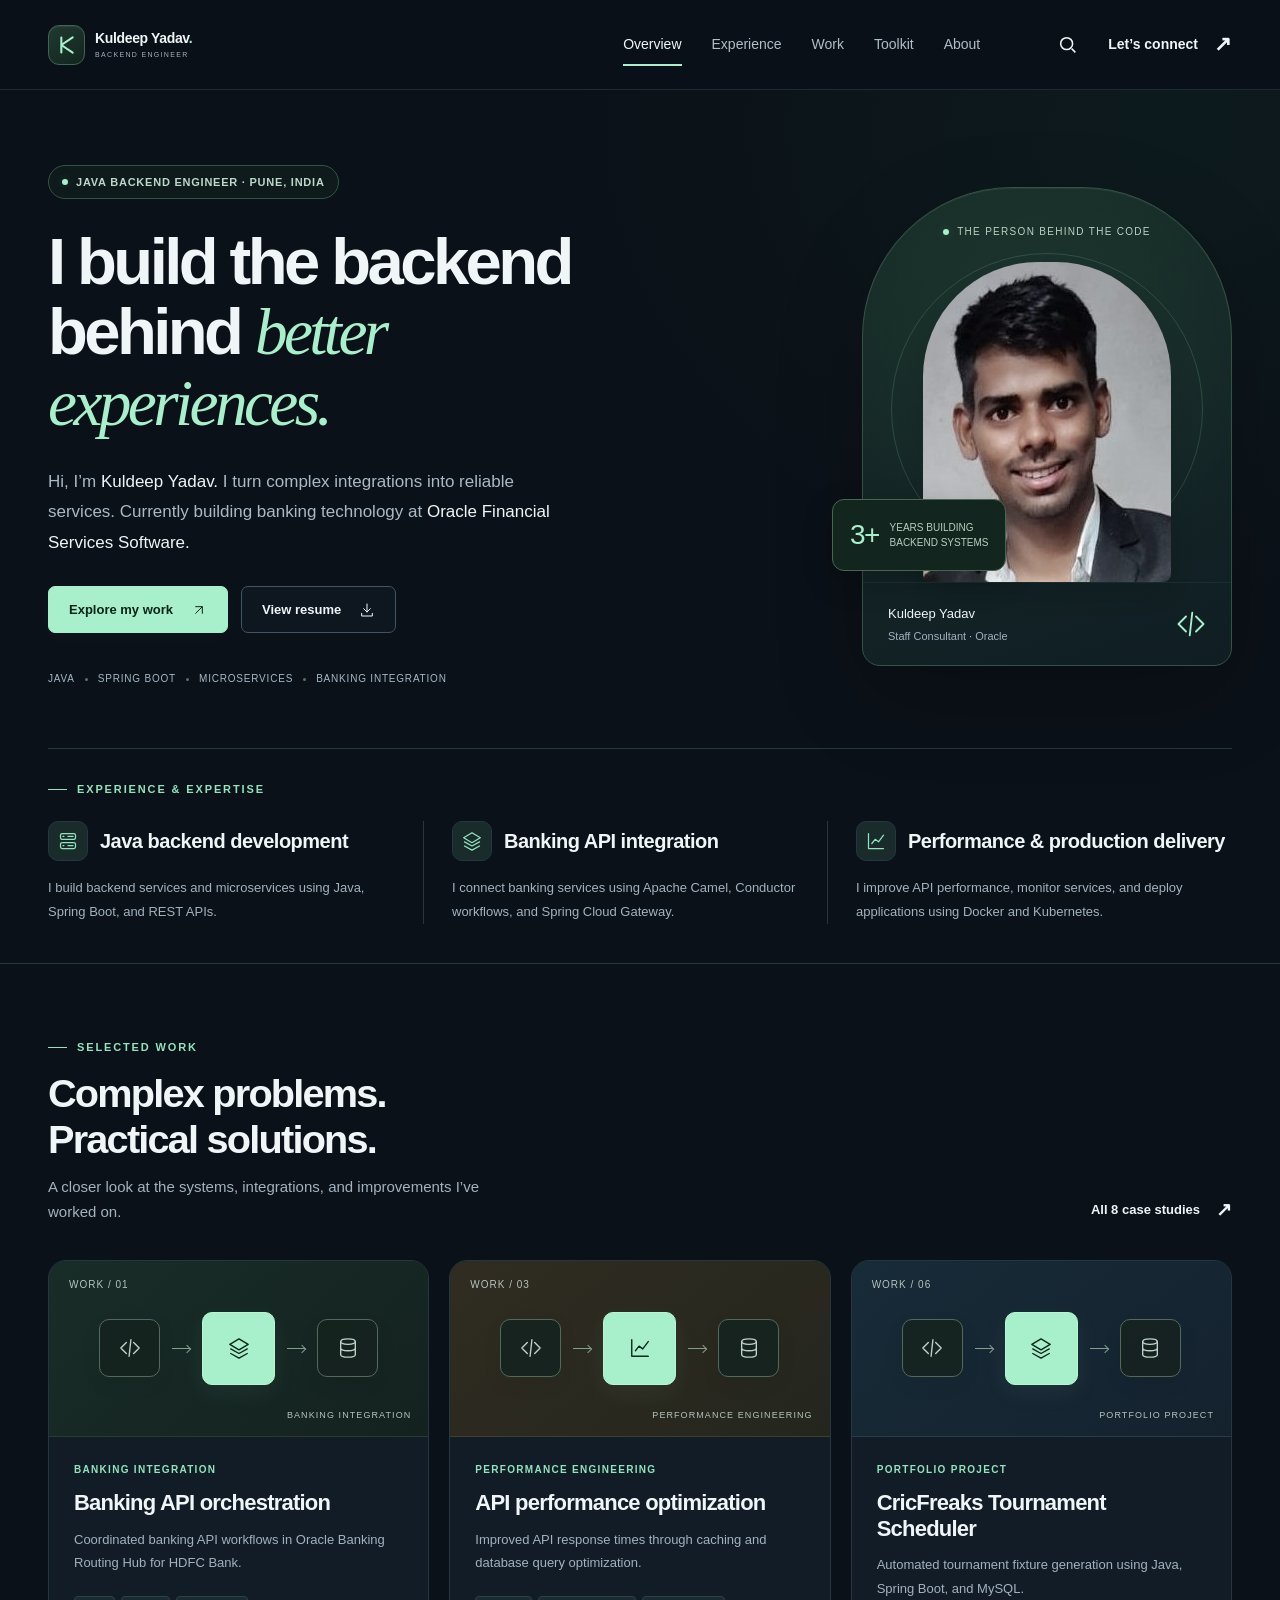
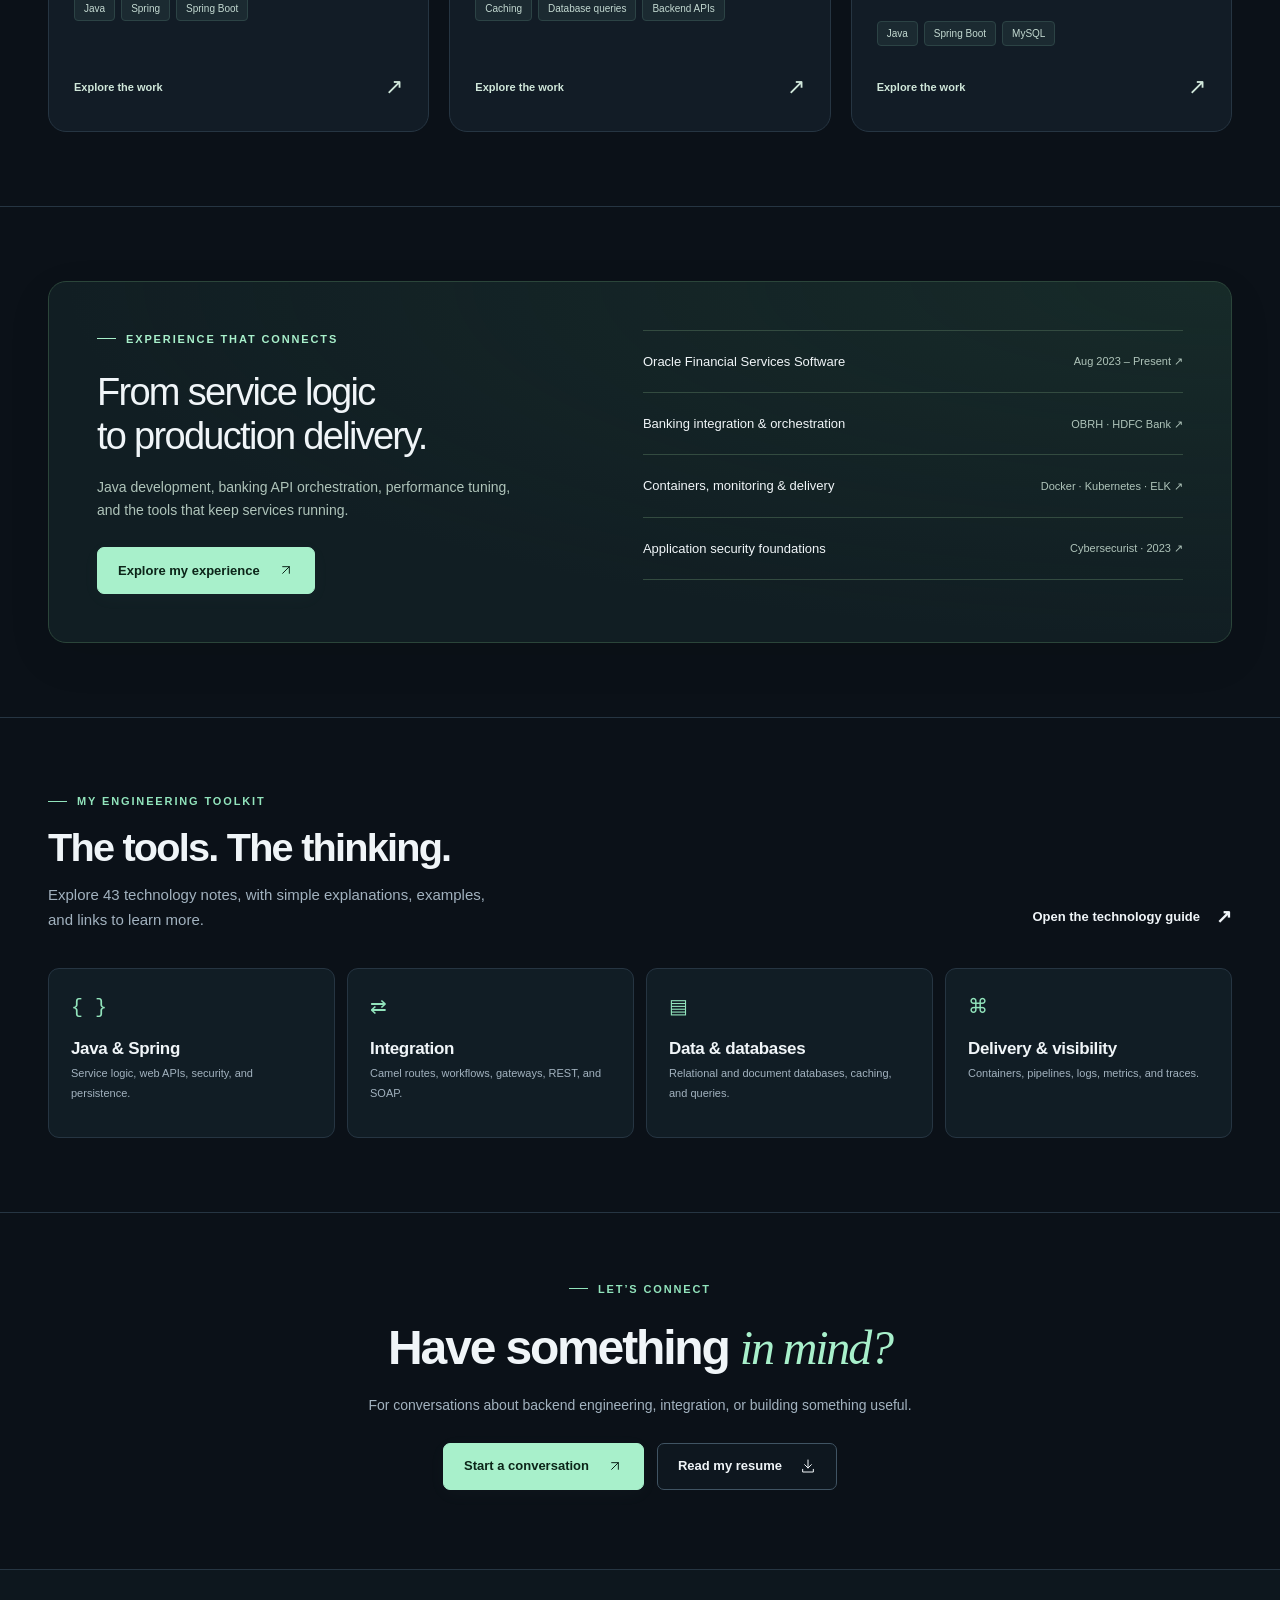
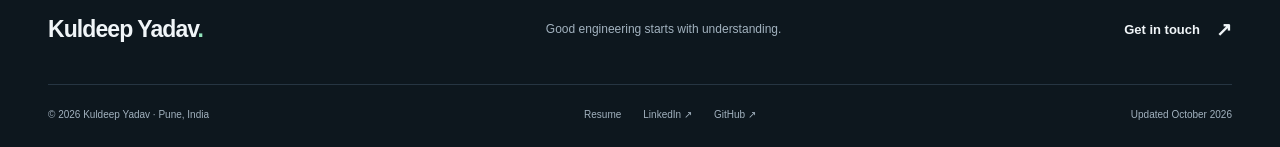
==== commit fb985d00: "Replace homepage metrics with experience and expertise highlights" ====
--- a/index.html
+++ b/index.html
@@ -2,7 +2,7 @@
 <html lang="en"><head><meta charset="utf-8"><meta name="viewport" content="width=device-width,initial-scale=1">
 <meta name="theme-color" content="#0b1118"><title>Kuldeep Yadav | Java Backend Engineer</title><meta name="description" content="Java backend engineer at Oracle Financial Services Software. Explore banking integrations, projects, expertise, and career details.">
 <meta property="og:title" content="Kuldeep Yadav | Java Backend Engineer"><meta property="og:description" content="Java backend engineer at Oracle Financial Services Software. Explore banking integrations, projects, expertise, and career details."><meta property="og:type" content="website">
-<link rel="icon" type="image/svg+xml" href="favicon.svg?v=2"><link rel="stylesheet" href="styles.css"><link rel="stylesheet" href="theme.css?v=2"><script src="data.js" defer></script><script src="app.js" defer></script>
+<link rel="icon" type="image/svg+xml" href="favicon.svg?v=2"><link rel="stylesheet" href="styles.css"><link rel="stylesheet" href="theme.css?v=4"><script src="data.js?v=4" defer></script><script src="app.js?v=4" defer></script>
 </head><body data-page="home"><a class="skip" href="#main">Skip to content</a>
 <header class="header"><div class="container header-inner"><a class="brand" href="index.html" aria-label="Kuldeep Yadav home"><span class="brand-mark" aria-hidden="true"><svg viewBox="0 0 36 36" fill="none"><path d="M12 10v16m12-16-12 8 12 8" stroke="currentColor" stroke-width="2.2" stroke-linecap="round" stroke-linejoin="round"/></svg></span><span class="brand-wordmark"><span class="brand-name">Kuldeep Yadav<span class="brand-period">.</span></span><span class="brand-role">BACKEND ENGINEER</span></span></a>
 <nav id="navigation" aria-label="Main navigation"><a href="index.html" aria-current="page">Overview</a><a href="experience.html">Experience</a><a href="projects.html">Work</a><a href="technologies.html">Toolkit</a><a href="about.html">About</a></nav><div class="header-actions"><button class="search-open icon-button" aria-label="Search portfolio" title="Search portfolio ( / )"><svg viewBox="0 0 24 24" fill="none" stroke="currentColor" stroke-width="1.7" aria-hidden="true"><circle cx="10.5" cy="10.5" r="6.5"/><path d="m16 16 4 4"/></svg></button><a class="connect-link" href="contact.html">Let’s connect <span aria-hidden="true">↗</span></a><button class="menu-button icon-button" aria-label="Open navigation" aria-controls="navigation" aria-expanded="false"><span></span><span></span></button></div></div></header>
--- a/theme.css
+++ b/theme.css
@@ -134,3 +134,32 @@
 @media screen and (max-width: 360px) {
   .connect-link { display: none; }
 }
+
+/* Experience-led homepage highlights. Uses the existing light print palette. */
+.expertise-section { border-top: 1px solid var(--line); padding: 31px 0 39px; }
+.expertise-section > .eyebrow { margin-bottom: 23px; }
+.expertise-strip { display: grid; grid-template-columns: repeat(3, minmax(0, 1fr)); gap: 28px; }
+.expertise-highlight { display: block; padding-right: 28px; border-right: 1px solid var(--line); }
+.expertise-highlight:last-child { padding-right: 0; border-right: 0; }
+.expertise-title { display: flex; align-items: center; gap: 12px; margin-bottom: 15px; }
+.expertise-icon { display: grid; place-items: center; width: 40px; height: 40px; flex-shrink: 0; border: 1px solid var(--line); border-radius: 10px; background: var(--soft); color: var(--olive); }
+.expertise-icon svg { width: 20px; height: 20px; }
+.expertise-highlight h2 { font-size: 20px; line-height: 1.35; letter-spacing: -.025em; color: var(--ink); }
+.expertise-highlight p { margin: 0; color: var(--muted); font-size: 13px; line-height: 1.85; }
+.expertise-highlight:hover h2 { color: var(--olive); }
+.expertise-highlight:hover .expertise-icon { border-color: var(--olive); }
+@media (max-width: 1050px) {
+  .expertise-strip { gap: 21px; }
+  .expertise-highlight { padding-right: 21px; }
+  .expertise-title { align-items: flex-start; flex-direction: column; }
+  .expertise-highlight h2 { font-size: 19px; }
+}
+@media (max-width: 550px) {
+  .expertise-section { padding: 27px 0 31px; }
+  .expertise-strip { grid-template-columns: 1fr; gap: 0; }
+  .expertise-highlight { border-right: 0; border-bottom: 1px solid var(--line); padding: 22px 0; }
+  .expertise-highlight:first-child { padding-top: 0; }
+  .expertise-highlight:last-child { border-bottom: 0; padding-bottom: 0; }
+  .expertise-title { align-items: center; flex-direction: row; margin-bottom: 11px; }
+  .expertise-highlight h2 { font-size: 20px; }
+}
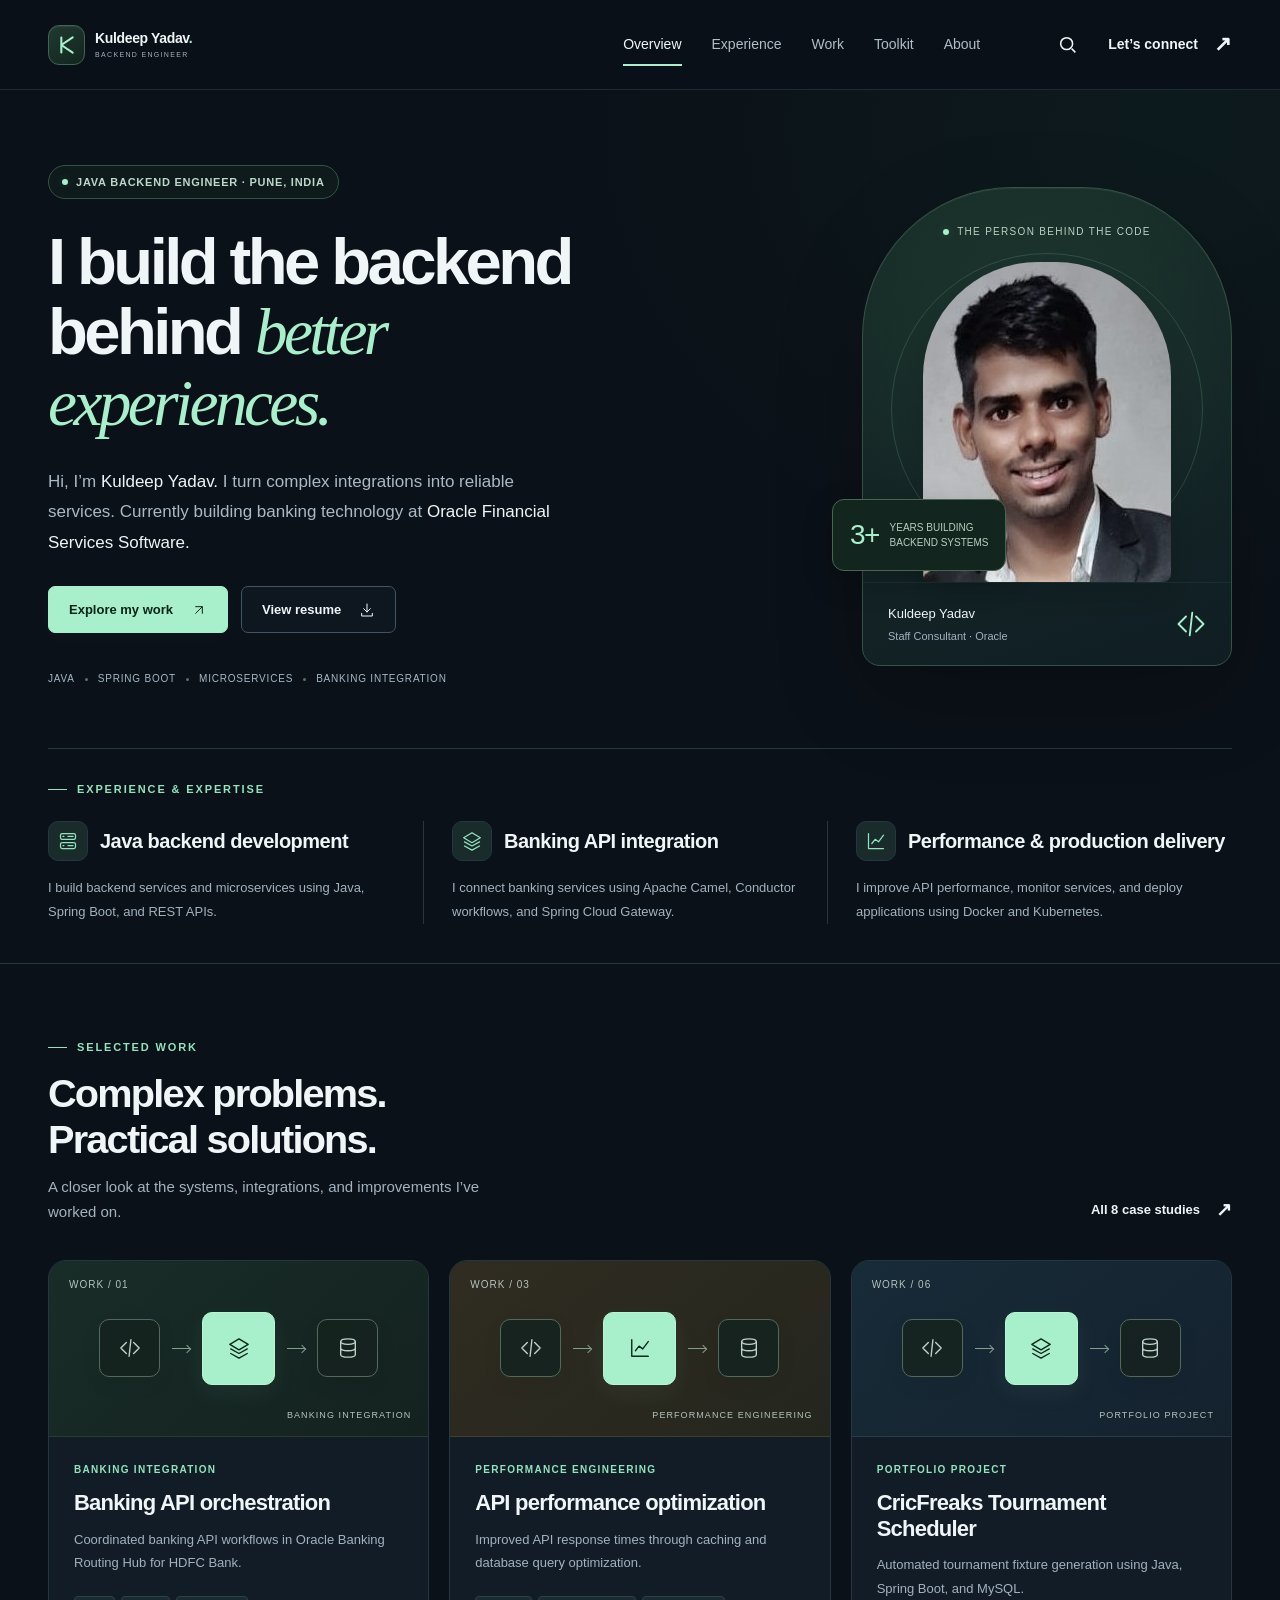
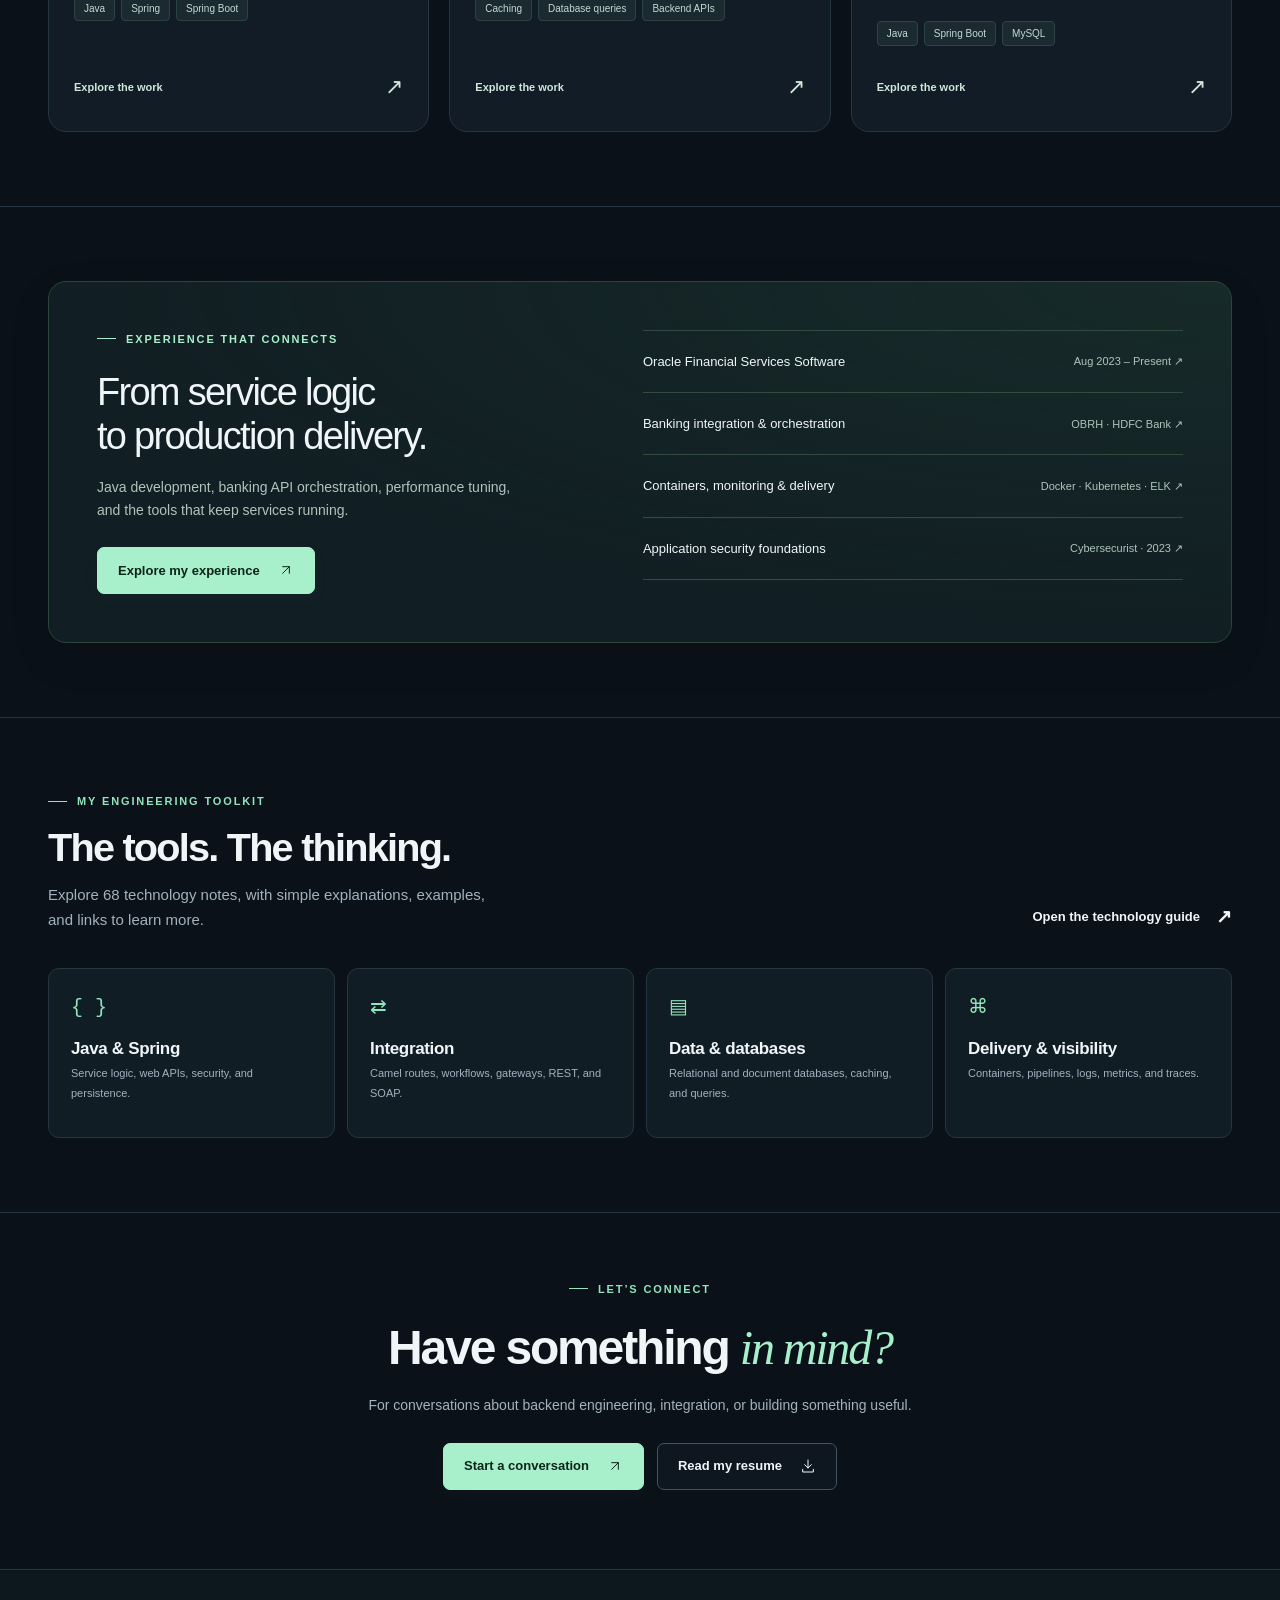
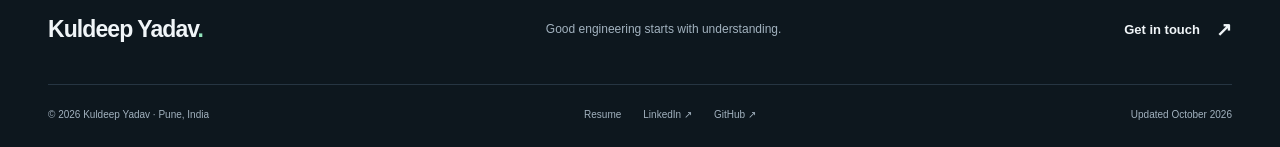
==== commit b20716f4: "Add illustrated study library and basic-to-advanced AI path Expand all 43 existing technology topics" ====
--- a/index.html
+++ b/index.html
@@ -2,12 +2,12 @@
 <html lang="en"><head><meta charset="utf-8"><meta name="viewport" content="width=device-width,initial-scale=1">
 <meta name="theme-color" content="#0b1118"><title>Kuldeep Yadav | Java Backend Engineer</title><meta name="description" content="Java backend engineer at Oracle Financial Services Software. Explore banking integrations, projects, expertise, and career details.">
 <meta property="og:title" content="Kuldeep Yadav | Java Backend Engineer"><meta property="og:description" content="Java backend engineer at Oracle Financial Services Software. Explore banking integrations, projects, expertise, and career details."><meta property="og:type" content="website">
-<link rel="icon" type="image/svg+xml" href="favicon.svg?v=2"><link rel="stylesheet" href="styles.css"><link rel="stylesheet" href="theme.css?v=4"><script src="data.js?v=4" defer></script><script src="app.js?v=4" defer></script>
+<link rel="icon" type="image/svg+xml" href="favicon.svg?v=2"><link rel="stylesheet" href="styles.css"><link rel="stylesheet" href="theme.css?v=4"><script src="data.js?v=6" defer></script><script src="app.js?v=9" defer></script>
 </head><body data-page="home"><a class="skip" href="#main">Skip to content</a>
 <header class="header"><div class="container header-inner"><a class="brand" href="index.html" aria-label="Kuldeep Yadav home"><span class="brand-mark" aria-hidden="true"><svg viewBox="0 0 36 36" fill="none"><path d="M12 10v16m12-16-12 8 12 8" stroke="currentColor" stroke-width="2.2" stroke-linecap="round" stroke-linejoin="round"/></svg></span><span class="brand-wordmark"><span class="brand-name">Kuldeep Yadav<span class="brand-period">.</span></span><span class="brand-role">BACKEND ENGINEER</span></span></a>
 <nav id="navigation" aria-label="Main navigation"><a href="index.html" aria-current="page">Overview</a><a href="experience.html">Experience</a><a href="projects.html">Work</a><a href="technologies.html">Toolkit</a><a href="about.html">About</a></nav><div class="header-actions"><button class="search-open icon-button" aria-label="Search portfolio" title="Search portfolio ( / )"><svg viewBox="0 0 24 24" fill="none" stroke="currentColor" stroke-width="1.7" aria-hidden="true"><circle cx="10.5" cy="10.5" r="6.5"/><path d="m16 16 4 4"/></svg></button><a class="connect-link" href="contact.html">Let’s connect <span aria-hidden="true">↗</span></a><button class="menu-button icon-button" aria-label="Open navigation" aria-controls="navigation" aria-expanded="false"><span></span><span></span></button></div></div></header>
 <main id="main" tabindex="-1"><div class="container loading">Loading portfolio…</div></main>
 <footer class="footer"><div class="container"><div class="footer-top"><a href="index.html" class="footer-name">Kuldeep Yadav<span>.</span></a><p>Good engineering starts with understanding.</p><a href="contact.html" class="text-link">Get in touch <span aria-hidden="true">↗</span></a></div><div class="footer-bottom"><span>© 2026 Kuldeep Yadav · Pune, India</span><div><a href="resume.html">Resume</a><a href="https://www.linkedin.com/in/kuldeep-yadav-8aa972233/" target="_blank" rel="noopener noreferrer">LinkedIn ↗</a><a href="https://github.com/yadavkuldeep1017" target="_blank" rel="noopener noreferrer">GitHub ↗</a></div><span>Updated October 2026</span></div></div></footer>
 <dialog id="search-dialog" aria-labelledby="search-title"><div class="search-heading"><h2 id="search-title">Find something</h2><button class="icon-button close-search" aria-label="Close search">×</button></div><label class="sr-only" for="global-search">Search work, technologies, and pages</label><input type="search" id="global-search" placeholder="Try Spring Boot, banking, or education…" autocomplete="off"><p class="search-hint">Search work, technologies, and pages. Press Esc to close.</p><div id="search-results"></div></dialog><div class="toast" role="status" aria-live="polite"></div>
-<noscript><p class="container">Enable JavaScript to explore the portfolio. You can also <a href="assets/Kuldeep-Yadav-Resume.pdf">read the original resume</a> or <a href="mailto:yadavkuldeep1017@gmail.com">send an email</a>.</p></noscript>
+<noscript><p class="container">Enable JavaScript to explore the portfolio. You can also <a href="assets/Kuldeep-Yadav-Resume.pdf?v=20261025-links">read the updated resume</a> or <a href="mailto:yadavkuldeep1017@gmail.com">send an email</a>.</p></noscript>
 </body></html>
